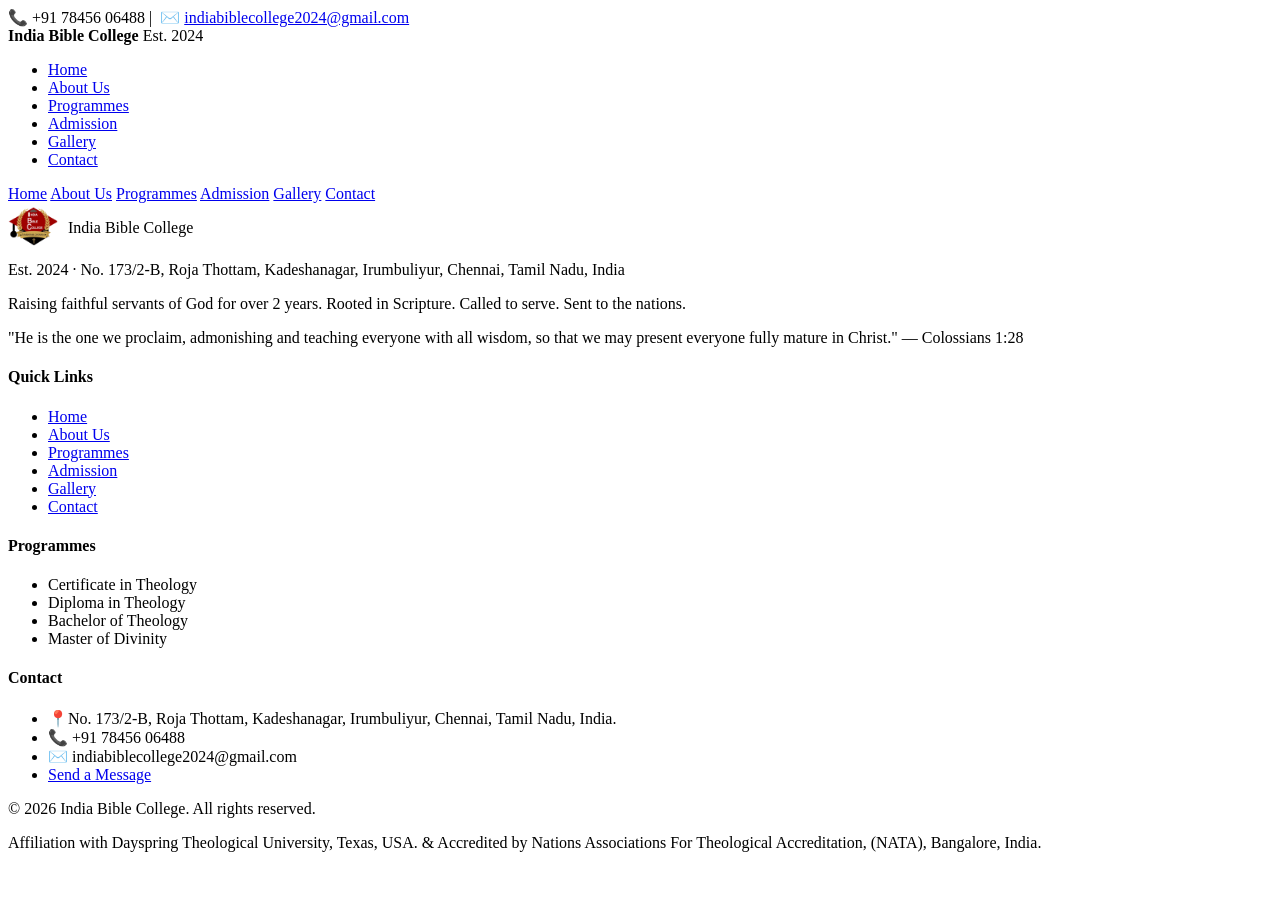
==== index.html @ 7ed92f25 "Corrected errors in filenames, updated paths in pages.js, and renamed icons for better readability." ====
<!DOCTYPE html>
<html lang="en">
<head>
  <meta charset="UTF-8">
  <meta name="viewport" content="width=device-width, initial-scale=1.0">
  <meta name="description" content="India Bible College & Seminary - Equipping faithful servants for the nations through theological excellence and spiritual formation since 2024.">
  <meta name="keywords" content="India Bible College, Theology, Seminary, B.Th, M.Div, C.Th, D.Th, Bible College Chennai, Theological Education India">
  <meta name="author" content="India Bible College">
  <link rel="icon" href="js/icons/logo.ico" type="image/x-icon">
  <title>IBC | India Bible College</title>
  <link rel="preconnect" href="https://fonts.googleapis.com">
  <link href="https://fonts.googleapis.com/css2?family=Cormorant+Garamond:wght@400;600;700;900&family=Lato:wght@300;400;700&display=swap" rel="stylesheet">
  <link rel="stylesheet" href="css/style.css">
</head>
<body>

  <!-- Global Placeholders -->
  <div id="topbar-placeholder"></div>
  <div id="nav-placeholder"></div>
  <div id="mobile-menu-placeholder"></div>

  <!-- Dynamic Content -->
  <main id="main-content"></main>

  <div id="footer-placeholder"></div>

  <script src="js/components.js"></script>
  <script src="js/pages.js"></script>
  <script src="js/main.js"></script>
</body>
</html>
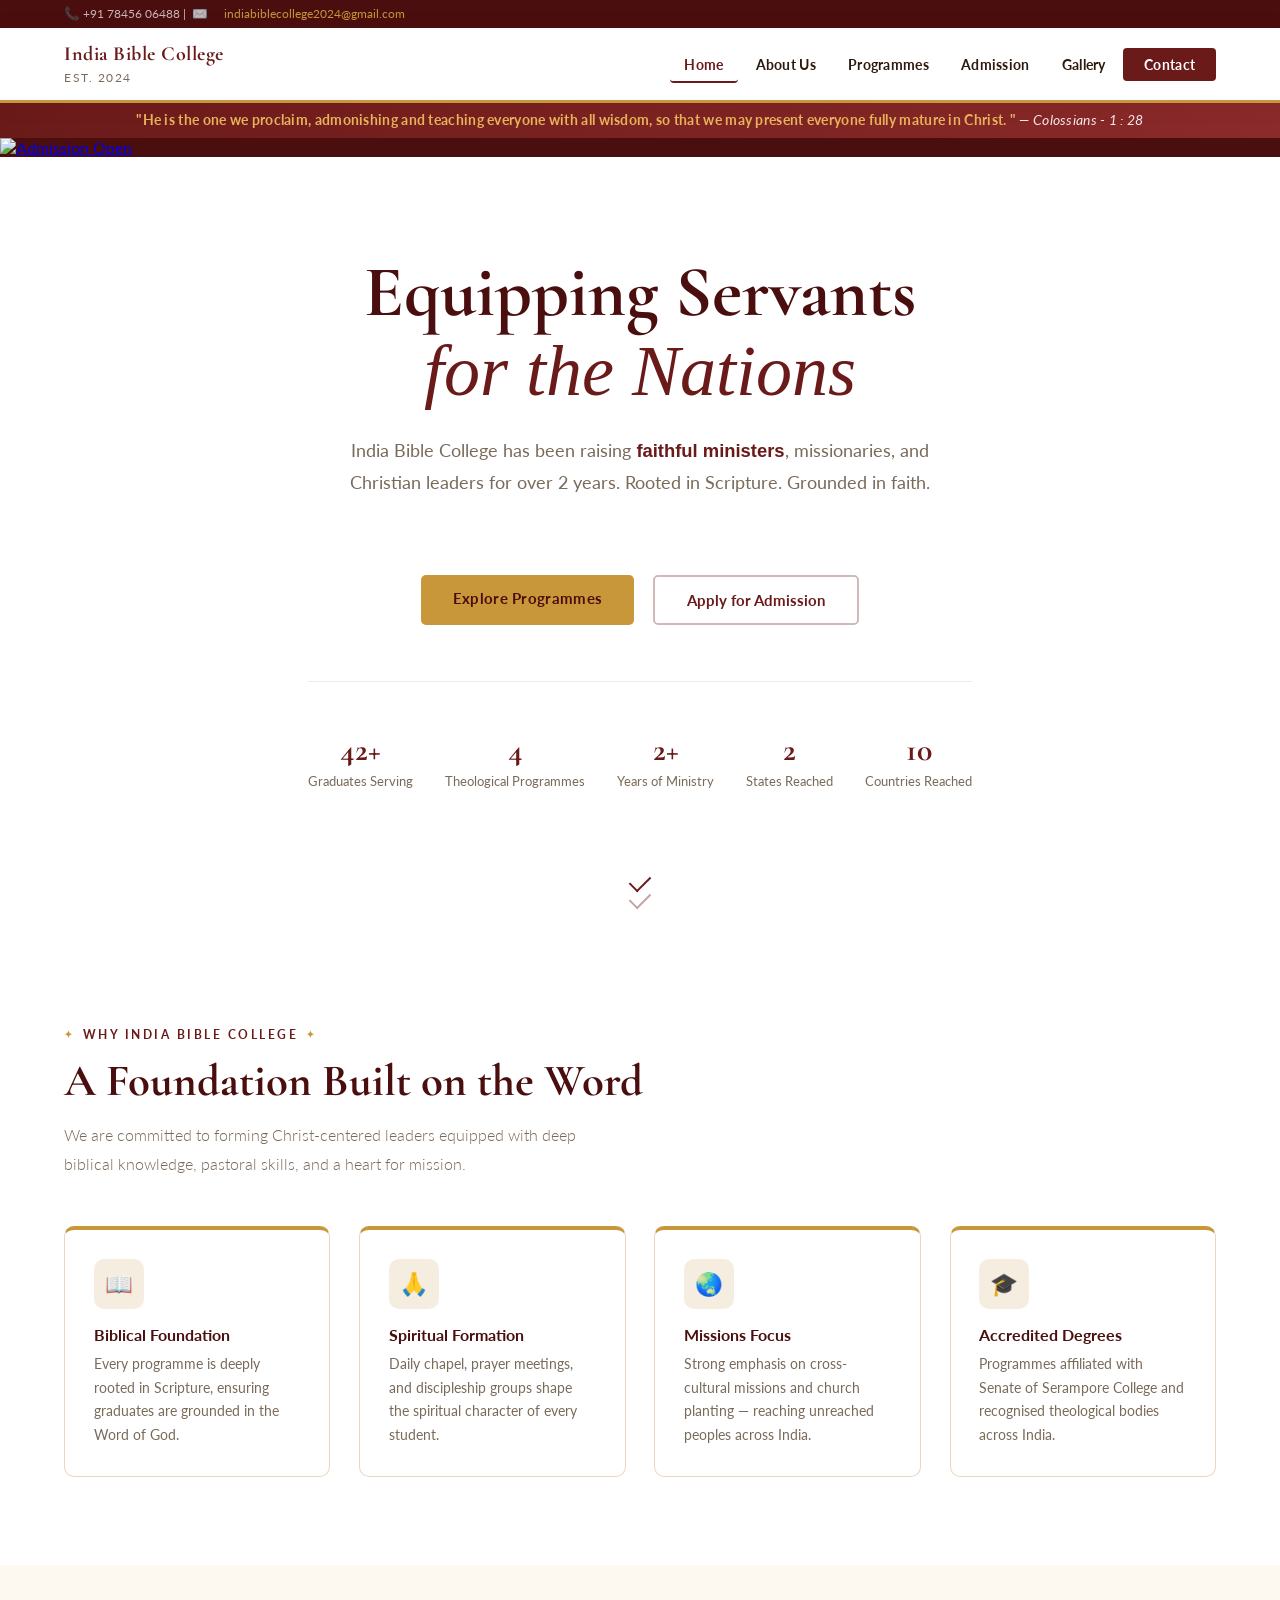
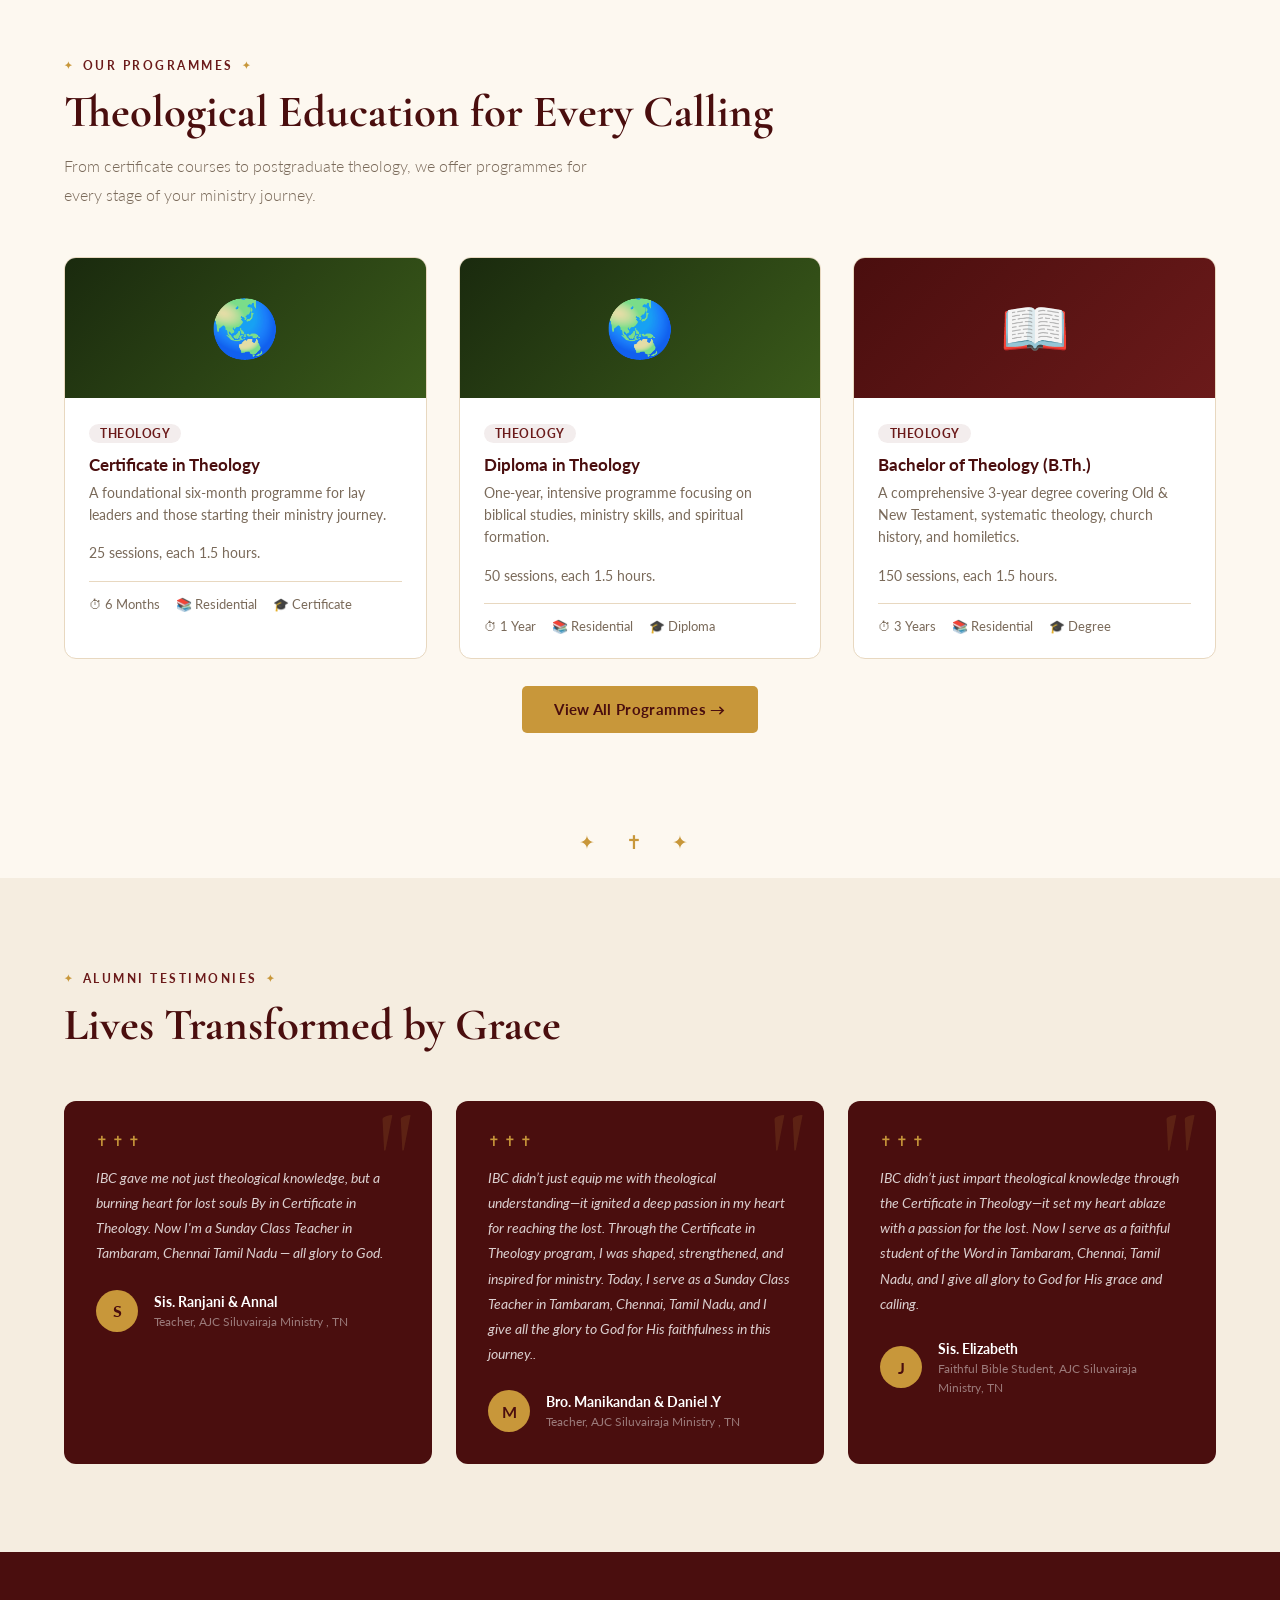
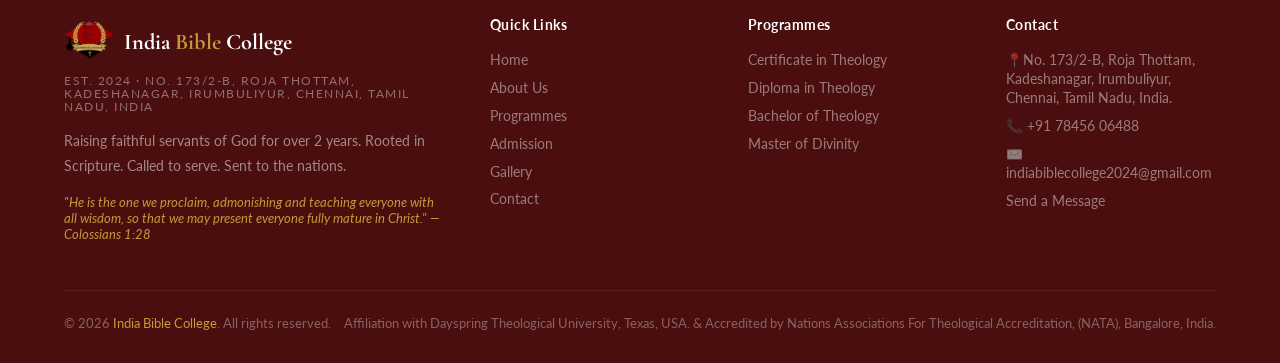
==== commit ea5ad86f: "Restructure to multi-page website and update domain to .org" ====
--- a/index.html
+++ b/index.html
@@ -3,29 +3,262 @@
 <head>
   <meta charset="UTF-8">
   <meta name="viewport" content="width=device-width, initial-scale=1.0">
-  <meta name="description" content="India Bible College & Seminary - Equipping faithful servants for the nations through theological excellence and spiritual formation since 2024.">
-  <meta name="keywords" content="India Bible College, Theology, Seminary, B.Th, M.Div, C.Th, D.Th, Bible College Chennai, Theological Education India">
+  <meta name="description" content="Join India Bible College for worldwide Bible courses, Christian theology training, and ministry programs. Open to international students.">
+  <meta name="keywords" content="Bible college, theology courses, online Bible college, Christian ministry training, worldwide Bible courses">
+  <meta name="robots" content="index, follow">
   <meta name="author" content="India Bible College">
   <link rel="icon" href="js/icons/logo.ico" type="image/x-icon">
-  <title>IBC | India Bible College</title>
+  <title>Home | India Bible College</title>
   <link rel="preconnect" href="https://fonts.googleapis.com">
   <link href="https://fonts.googleapis.com/css2?family=Cormorant+Garamond:wght@400;600;700;900&family=Lato:wght@300;400;700&display=swap" rel="stylesheet">
-  <link rel="stylesheet" href="css/style.css">
+  <link rel="stylesheet" href="style.css">
 </head>
 <body>
 
-  <!-- Global Placeholders -->
-  <div id="topbar-placeholder"></div>
-  <div id="nav-placeholder"></div>
-  <div id="mobile-menu-placeholder"></div>
-
-  <!-- Dynamic Content -->
-  <main id="main-content"></main>
-
-  <div id="footer-placeholder"></div>
-
-  <script src="js/components.js"></script>
-  <script src="js/pages.js"></script>
+  <!-- Top Bar -->
+  <div class="topbar">
+    <span>📞 +91 78456 06488&nbsp;|&nbsp; ✉️ <a href="mailto:indiabiblecollege2024@gmail.com">indiabiblecollege2024@gmail.com</a></span>
+  </div>
+
+  <!-- Navigation -->
+  <nav>
+    <div class="logo-wrap">
+      <div class="logo-text">
+        <strong>India Bible College</strong>
+        <span>Est. 2024</span>
+      </div>
+    </div>
+    <ul class="nav-links">
+      <li><a href="index.html" class="active">Home</a></li>
+      <li><a href="about.html">About Us</a></li>
+      <li><a href="courses.html">Programmes</a></li>
+      <li><a href="admissions.html">Admission</a></li>
+      <li><a href="gallery.html">Gallery</a></li>
+      <li><a href="contact.html" class="nav-cta">Contact</a></li>
+    </ul>
+    <div class="hamburger" onclick="toggleMenu()">
+      <span></span><span></span><span></span>
+    </div>
+  </nav>
+
+  <!-- Mobile Menu -->
+  <div class="mobile-menu" id="mobileMenu">
+    <a href="index.html" class="active">Home</a>
+    <a href="about.html">About Us</a>
+    <a href="courses.html">Programmes</a>
+    <a href="admissions.html">Admission</a>
+    <a href="gallery.html">Gallery</a>
+    <a href="contact.html">Contact</a>
+  </div>
+
+  <main id="main-content">
+    <!-- Verse Ticker -->
+    <div class="verse-ticker">
+      <strong>"He is the one we proclaim, admonishing and teaching everyone with all wisdom, so that we may present everyone fully mature in Christ. "</strong> — Colossians - 1 : 28
+    </div>
+
+    <!-- Hero Banner -->
+    <div class="hero-banner-main">
+      <a href="https://docs.google.com/forms/d/e/1FAIpQLSfP92Rwlg3dZLcy_mJ5zDNDnOsGs8U6LGr_KCuuNkY7w19FYw/viewform?usp=header" target="_blank">
+        <img src="js/image/img2.png" alt="Admission Open">
+      </a>
+    </div>
+
+    <!-- Hero -->
+    <section class="hero">
+      <div class="hero-content">
+        <h1 class="hero-title">
+          <span class="bold-line">Equipping Servants</span>
+          <span class="light-line">for the Nations</span>
+        </h1>
+        <p>
+          India Bible College has been raising <strong>faithful ministers</strong>, missionaries, and Christian leaders for over 2 years. Rooted in Scripture. Grounded in faith.
+        </p>
+        <div class="hero-btns">
+          <a href="courses.html" class="btn-primary" style="text-decoration: none; display: inline-block;">Explore Programmes</a>
+          <a href="https://docs.google.com/forms/d/e/1FAIpQLSfP92Rwlg3dZLcy_mJ5zDNDnOsGs8U6LGr_KCuuNkY7w19FYw/viewform?usp=header" target="_blank" class="btn-outline" style="text-decoration: none; display: inline-block;">Apply for Admission</a>
+        </div>
+        <div class="hero-stats">
+          <div class="stat-item"><h3> 42+</h3><p>Graduates Serving</p></div>
+          <div class="stat-item"><h3>4</h3><p>Theological Programmes</p></div>
+          <div class="stat-item"><h3>2+</h3><p>Years of Ministry</p></div>
+          <div class="stat-item"><h3>2</h3><p>States Reached</p></div>
+          <div class="stat-item"><h3>10</h3><p>Countries Reached</p></div>
+        </div>
+      </div>
+
+      <!-- Scroll chevrons -->
+      <div class="scroll-hint">
+        <div class="chevron"></div>
+        <div class="chevron"></div>
+      </div>
+    </section>
+
+    <!-- Why IBC -->
+    <section class="section section-alt">
+      <div class="section-header">
+        <div class="section-label">Why India Bible College</div>
+        <h2 class="section-title">A Foundation Built on the Word</h2>
+        <p class="section-subtitle">We are committed to forming Christ-centered leaders equipped with deep biblical knowledge, pastoral skills, and a heart for mission.</p>
+      </div>
+      <div class="features-grid">
+        <div class="feature-card">
+          <div class="feature-icon">📖</div>
+          <h3>Biblical Foundation</h3>
+          <p>Every programme is deeply rooted in Scripture, ensuring graduates are grounded in the Word of God.</p>
+        </div>
+        <div class="feature-card">
+          <div class="feature-icon">🙏</div>
+          <h3>Spiritual Formation</h3>
+          <p>Daily chapel, prayer meetings, and discipleship groups shape the spiritual character of every student.</p>
+        </div>
+        <div class="feature-card">
+          <div class="feature-icon">🌏</div>
+          <h3>Missions Focus</h3>
+          <p>Strong emphasis on cross-cultural missions and church planting — reaching unreached peoples across India.</p>
+        </div>
+        <div class="feature-card">
+          <div class="feature-icon">🎓</div>
+          <h3>Accredited Degrees</h3>
+          <p>Programmes affiliated with Senate of Serampore College and recognised theological bodies across India.</p>
+        </div>
+      </div>
+    </section>
+
+    <!-- Programmes Preview -->
+    <section class="section">
+      <div class="section-header">
+        <div class="section-label">Our Programmes</div>
+        <h2 class="section-title">Theological Education for Every Calling</h2>
+        <p class="section-subtitle">From certificate courses to postgraduate theology, we offer programmes for every stage of your ministry journey.</p>
+      </div>
+      <div class="courses-grid">
+
+      <div class="course-card">
+          <div class="course-banner c3">🌏</div>
+          <div class="course-body">
+            <div class="course-tag">Theology</div>
+            <h3>Certificate in Theology</h3>
+            <p>A foundational six-month programme for lay leaders and those starting their ministry journey.</p>
+            <p>25 sessions, each 1.5 hours.</p>
+            <div class="course-meta"><span>⏱ 6 Months</span><span>📚 Residential</span><span>🎓 Certificate</span></div>
+          </div>
+        </div>
+
+        <div class="course-card">
+          <div class="course-banner c3">🌏</div>
+          <div class="course-body">
+            <div class="course-tag">Theology</div>
+            <h3>Diploma in Theology</h3>
+            <p>One-year, intensive programme focusing on biblical studies, ministry skills, and spiritual formation.</p>
+            <p>50 sessions, each 1.5 hours.</p>
+            <div class="course-meta"><span>⏱ 1 Year</span><span>📚 Residential</span><span>🎓 Diploma</span></div>
+          </div>
+        </div>
+
+        <div class="course-card">
+          <div class="course-banner c1">📖</div>
+          <div class="course-body">
+            <div class="course-tag">Theology</div>
+            <h3>Bachelor of Theology (B.Th.)</h3>
+            <p>A comprehensive 3-year degree covering Old & New Testament, systematic theology, church history, and homiletics.</p>
+            <p>150 sessions, each 1.5 hours.</p>
+            <div class="course-meta"><span>⏱ 3 Years</span><span>📚 Residential</span><span>🎓 Degree</span></div>
+          </div>
+        </div>
+        
+      </div>
+      <div style="text-align:center;margin-top:2.5rem;">
+        <a href="courses.html" class="btn-primary" style="text-decoration: none;">View All Programmes →</a>
+      </div>
+    </section>
+
+    <div class="divider">✦ ✝ ✦</div>
+
+    <!-- Testimonials -->
+    <section class="section section-warm">
+      <div class="section-header">
+        <div class="section-label">Alumni Testimonies</div>
+        <h2 class="section-title">Lives Transformed by Grace</h2>
+      </div>
+      <div class="testi-grid">
+        <div class="testi-card">
+          <div class="cross-small">✝ ✝ ✝</div>
+          <p>IBC gave me not just theological knowledge, but a burning heart for lost souls By in Certificate in Theology. Now I'm a Sunday Class Teacher in Tambaram, Chennai Tamil Nadu — all glory to God.</p>
+          <div class="testi-author">
+            <div class="testi-avatar">S</div>
+            <div><h5>Sis. Ranjani & Annal</h5><span> Teacher,  AJC Siluvairaja Ministry , TN</span></div>
+          </div>
+        </div>
+        <div class="testi-card">
+          <div class="cross-small">✝ ✝ ✝</div>
+          <p>IBC didn’t just equip me with theological understanding—it ignited a deep passion in my heart for reaching the lost. Through the Certificate in Theology program, I was shaped, strengthened, and inspired for ministry. Today, I serve as a Sunday Class Teacher in Tambaram, Chennai, Tamil Nadu, and I give all the glory to God for His faithfulness in this journey..</p>
+          <div class="testi-author">
+            <div class="testi-avatar">M</div>
+           <div><h5>Bro. Manikandan & Daniel .Y</h5><span> Teacher,  AJC Siluvairaja Ministry , TN</span></div>
+          </div>
+        </div>
+        <div class="testi-card">
+          <div class="cross-small">✝ ✝ ✝</div>
+          <p>IBC didn’t just impart theological knowledge through the Certificate in Theology—it set my heart ablaze with a passion for the lost.
+            Now I serve as a faithful student of the Word in Tambaram, Chennai, Tamil Nadu, and I give all glory to God for His grace and calling.</p>
+          <div class="testi-author">
+            <div class="testi-avatar">J</div>
+            <div><h5>Sis. Elizabeth </h5><span> Faithful Bible Student, AJC Siluvairaja Ministry, TN</span></div>
+          </div>
+        </div>
+      </div>
+    </section>
+  </main>
+
+  <!-- Footer -->
+  <footer>
+    <div class="footer-grid">
+      <div class="footer-brand">
+        <div class="footer-logo" style="display: flex; align-items: center; gap: 10px; margin-bottom: 0.5rem;">
+          <img src="js/icons/logo.ico" alt="IBC Logo" style="height: 50px;">
+          <div>India <span>Bible</span> College</div>
+        </div>
+        <div class="footer-sub">Est. 2024 · No. 173/2-B, Roja Thottam, Kadeshanagar, Irumbuliyur, Chennai, Tamil Nadu, India</div>
+        <p>Raising faithful servants of God for over 2 years. Rooted in Scripture. Called to serve. Sent to the nations.</p>
+        <div class="footer-verse">"He is the one we proclaim, admonishing and teaching everyone with all wisdom, so that we may present everyone fully mature in Christ." — Colossians 1:28</div>
+      </div>
+      <div class="footer-col">
+        <h4>Quick Links</h4>
+        <ul>
+          <li><a href="index.html">Home</a></li>
+          <li><a href="about.html">About Us</a></li>
+          <li><a href="courses.html">Programmes</a></li>
+          <li><a href="admissions.html">Admission</a></li>
+          <li><a href="gallery.html">Gallery</a></li>
+          <li><a href="contact.html">Contact</a></li>
+        </ul>
+      </div>
+      <div class="footer-col">
+        <h4>Programmes</h4>
+        <ul>
+         <li><a>Certificate in Theology</a></li>
+         <li><a>Diploma in Theology</a></li>
+         <li><a>Bachelor of Theology</a></li>
+          <li><a>Master of Divinity</a></li>
+        </ul>
+      </div>
+      <div class="footer-col">
+        <h4>Contact</h4>
+        <ul>
+          <li><a>📍No. 173/2-B, Roja Thottam, Kadeshanagar, Irumbuliyur, Chennai, Tamil Nadu, India.</a></li>
+          <li><a>📞 +91 78456 06488</a></li>
+          <li><a>✉️ indiabiblecollege2024@gmail.com</a></li>
+          <li><a href="contact.html">Send a Message</a></li>
+        </ul>
+      </div>
+    </div>
+    <div class="footer-bottom">
+      <p>© 2026 <span>India Bible College</span>. All rights reserved.</p>
+      <p>Affiliation with Dayspring Theological University, Texas, USA. & Accredited by Nations Associations For Theological Accreditation, (NATA), Bangalore, India.</p>
+    </div>
+  </footer>
+
   <script src="js/main.js"></script>
 </body>
-</html>
+</html>
--- a/style.css
+++ b/style.css
@@ -0,0 +1,957 @@
+/* =============================================
+   India Bible College & Seminary — style.css
+   ============================================= */
+
+:root {
+  --maroon: #6b1a1a;
+  --maroon-dark: #4a0e0e;
+  --maroon-light: #8b2a2a;
+  --gold: #c8973a;
+  --gold-light: #e8b55a;
+  --cream: #fdf8f0;
+  --cream-dark: #f5ede0;
+  --white: #ffffff;
+  --text: #2c1a0e;
+  --gray: #7a6a5a;
+  --border: #e8d8c0;
+  --light: #faf4ea;
+}
+
+* { margin: 0; padding: 0; box-sizing: border-box; }
+html { scroll-behavior: smooth; }
+body {
+  font-family: 'Lato', sans-serif;
+  background: var(--cream);
+  color: var(--text);
+  overflow-x: hidden;
+}
+
+/* ── TOP BAR ── */
+.topbar {
+  background: var(--maroon-dark);
+  padding: 0.4rem 5%;
+  display: flex; justify-content: space-between; align-items: center;
+  font-size: 0.78rem; color: rgba(255,255,255,0.7);
+}
+.topbar span { display: flex; align-items: center; gap: 1rem; flex-wrap: wrap; }
+.topbar a { color: var(--gold); text-decoration: none; }
+
+/* ── NAV ── */
+nav {
+  position: sticky; top: 0; width: 100%; z-index: 1000;
+  background: var(--white);
+  border-bottom: 3px solid var(--gold);
+  box-shadow: 0 2px 20px rgba(107,26,26,0.12);
+  padding: 0 5%;
+  display: flex; align-items: center; justify-content: space-between;
+  height: 75px;
+}
+
+/* ── Hero Banner ── */
+.hero-banner-main {
+  width: 100%;
+  overflow: hidden;
+  background: var(--maroon-dark);
+}
+
+.hero-banner-main img {
+  width: 100%;
+  display: block;
+  height: auto;
+  transition: transform 0.3s ease;
+}
+
+.hero-banner-main a:hover img {
+  transform: scale(1.02);
+}
+.logo-wrap { display: flex; align-items: center; gap: 1rem; }
+.logo-icon {
+  width: 42px; height: 42px;
+  display: flex; align-items: center; justify-content: center;
+  flex-shrink: 0;
+}
+.logo-icon img {
+  width: 100%;
+  height: 100%;
+  object-fit: contain;
+}
+.logo-text { line-height: 1.2; }
+.logo-text strong {
+  display: block;
+  font-family: 'Cormorant Garamond', serif;
+  font-size: 1.25rem; font-weight: 700; color: var(--maroon); letter-spacing: 0.5px;
+}
+.logo-text span { font-size: 0.72rem; color: var(--gray); letter-spacing: 1.5px; text-transform: uppercase; }
+.nav-links { display: flex; gap: 0.2rem; list-style: none; }
+.nav-links a {
+  color: var(--text); text-decoration: none;
+  font-size: 0.88rem; font-weight: 700; cursor: pointer;
+  padding: 0.5rem 0.9rem; border-radius: 4px;
+  transition: all 0.2s; letter-spacing: 0.3px;
+}
+.nav-links a:hover { color: var(--maroon); background: var(--cream); }
+.nav-links a.active { color: var(--maroon); border-bottom: 2px solid var(--maroon); }
+.nav-cta {
+  background: var(--maroon) !important; color: var(--white) !important;
+  padding: 0.5rem 1.3rem !important; border-radius: 4px !important;
+}
+.nav-cta:hover { background: var(--maroon-light) !important; }
+.hamburger { display: none; flex-direction: column; gap: 5px; cursor: pointer; padding: 5px; }
+.hamburger span { width: 24px; height: 2px; background: var(--maroon); display: block; }
+
+/* ── MOBILE MENU ── */
+.mobile-menu {
+  display: none; position: fixed; top: 75px; left: 0; width: 100%;
+  background: white; flex-direction: column; padding: 1rem 5%;
+  border-bottom: 3px solid var(--gold); z-index: 999;
+  box-shadow: 0 4px 20px rgba(0,0,0,0.1);
+}
+.mobile-menu.open { display: flex; }
+.mobile-menu a {
+  color: var(--text); padding: 0.8rem 0;
+  border-bottom: 1px solid var(--border);
+  text-decoration: none; font-weight: 700; cursor: pointer; font-size: 0.9rem;
+}
+.mobile-menu a:hover { color: var(--maroon); }
+
+/* ══════════════════════════════════════════
+   PAGES
+══════════════════════════════════════════ */
+#main-content {
+  min-height: 80vh;
+  animation: fadeIn 0.4s ease-out;
+}
+
+@keyframes fadeIn {
+  from { opacity: 0; transform: translateY(10px); }
+  to { opacity: 1; transform: translateY(0); }
+}
+
+/* ══════════════════════════════════════════════
+   GALLERY PAGE
+══════════════════════════════════════════════ */
+
+/* ── Gallery Header ── */
+.gallery-header {
+  margin-bottom: 2.5rem;
+}
+
+/* ── Filter Tabs ── */
+.gallery-filters {
+  display: flex;
+  flex-wrap: wrap;
+  gap: 0.6rem;
+  margin-top: 1.8rem;
+}
+
+.filter-btn {
+  background: var(--white);
+  color: var(--maroon);
+  border: 2px solid var(--border);
+  padding: 0.45rem 1.2rem;
+  border-radius: 30px;
+  font-family: 'Lato', sans-serif;
+  font-size: 0.82rem;
+  font-weight: 700;
+  cursor: pointer;
+  letter-spacing: 0.5px;
+  transition: all 0.25s ease;
+}
+
+.filter-btn:hover {
+  border-color: var(--maroon);
+  background: var(--cream);
+}
+
+.filter-btn.active {
+  background: var(--maroon);
+  color: var(--white);
+  border-color: var(--maroon);
+}
+
+/* ── Upload Banner ── */
+.upload-banner {
+  display: flex;
+  align-items: center;
+  gap: 1.5rem;
+  background: linear-gradient(135deg, var(--maroon-dark), var(--maroon));
+  border-radius: 12px;
+  padding: 1.5rem 2rem;
+  margin-bottom: 2.5rem;
+  flex-wrap: wrap;
+}
+
+.upload-icon {
+  font-size: 2.2rem;
+  flex-shrink: 0;
+}
+
+.upload-text {
+  flex: 1;
+  min-width: 200px;
+}
+
+.upload-text h4 {
+  color: var(--white);
+  font-size: 1rem;
+  font-weight: 700;
+  margin-bottom: 0.2rem;
+}
+
+.upload-text p {
+  color: rgba(255, 255, 255, 0.65);
+  font-size: 0.85rem;
+  line-height: 1.5;
+}
+
+.upload-btn {
+  background: var(--gold);
+  color: var(--maroon-dark);
+  padding: 0.75rem 1.6rem;
+  border-radius: 6px;
+  font-family: 'Lato', sans-serif;
+  font-size: 0.9rem;
+  font-weight: 700;
+  cursor: pointer;
+  letter-spacing: 0.3px;
+  transition: all 0.3s;
+  white-space: nowrap;
+  flex-shrink: 0;
+}
+
+.upload-btn:hover {
+  background: var(--gold-light);
+  transform: translateY(-2px);
+}
+
+.upload-btn input[type="file"] {
+  display: none;
+}
+
+/* ── Modern Masonry Gallery Grid ── */
+.gallery-grid {
+  display: grid;
+  grid-template-columns: repeat(auto-fill, minmax(320px, 1fr));
+  grid-auto-rows: 200px; /* Base row height for masonry */
+  gap: 1.5rem;
+  margin-bottom: 3rem;
+}
+
+.gallery-item {
+  position: relative;
+  border-radius: 24px;
+  overflow: hidden;
+  cursor: pointer;
+  background: #1a1a1a;
+  transition: all 0.5s cubic-bezier(0.25, 1, 0.5, 1);
+  border: none;
+}
+
+/* Masonry Spans */
+.gallery-item:nth-child(2),
+.gallery-item:nth-child(6),
+.gallery-item:nth-child(11) {
+  grid-row: span 3;
+}
+
+.gallery-item:nth-child(4),
+.gallery-item:nth-child(8) {
+  grid-row: span 2;
+}
+
+.gallery-item:nth-child(odd) {
+  grid-row: span 2;
+}
+
+.gallery-item:hover {
+  transform: scale(1.02);
+  z-index: 10;
+}
+
+.gallery-img {
+  width: 100%;
+  height: 100%;
+}
+
+.gallery-img-real, 
+.gallery-video-preview {
+  width: 100%;
+  height: 100%;
+  object-fit: cover;
+  display: block;
+}
+
+.gallery-overlay {
+  position: absolute;
+  inset: 0;
+  background: rgba(0, 0, 0, 0.2);
+  display: flex;
+  align-items: center;
+  justify-content: center;
+  opacity: 0;
+  transition: opacity 0.4s ease;
+  z-index: 4;
+}
+
+.gallery-item:hover .gallery-overlay {
+  opacity: 1;
+}
+
+.gallery-overlay::after {
+  content: '↔\A View Project';
+  white-space: pre;
+  color: white;
+  text-align: center;
+  font-size: 1rem;
+  font-weight: 600;
+  transform: translateY(20px);
+  transition: transform 0.4s ease;
+}
+
+.gallery-item:hover .gallery-overlay::after {
+  transform: translateY(0);
+}
+
+.gallery-caption {
+  position: absolute;
+  bottom: 0;
+  left: 0;
+  width: 100%;
+  padding: 2rem 1.5rem 1.5rem;
+  background: linear-gradient(to top, rgba(0,0,0,0.9) 0%, rgba(0,0,0,0.4) 60%, transparent 100%);
+  color: white;
+  z-index: 5;
+  pointer-events: none;
+}
+
+.gallery-caption p {
+  font-size: 1rem;
+  font-weight: 700;
+  margin-top: 0.5rem;
+  color: #fff;
+  text-shadow: 0 2px 4px rgba(0,0,0,0.3);
+}
+
+.gallery-cat-tag {
+  display: inline-block;
+  background: rgba(255, 255, 255, 0.2);
+  backdrop-filter: blur(4px);
+  color: #fff;
+  font-size: 0.7rem;
+  font-weight: 700;
+  padding: 0.4rem 1rem;
+  border-radius: 50px;
+  text-transform: capitalize;
+  letter-spacing: 0.5px;
+  margin-bottom: 0.2rem;
+}
+
+
+/* ── Gallery Note ── */
+.gallery-note {
+  display: flex;
+  align-items: flex-start;
+  gap: 0.8rem;
+  background: var(--cream-dark);
+  border: 1px dashed var(--gold);
+  border-radius: 8px;
+  padding: 1rem 1.2rem;
+  margin-top: 1rem;
+}
+
+.gallery-note span {
+  font-size: 1.1rem;
+  flex-shrink: 0;
+  margin-top: 1px;
+}
+
+.gallery-note p {
+  font-size: 0.82rem;
+  color: var(--gray);
+  line-height: 1.6;
+}
+
+.gallery-note code {
+  background: rgba(107, 26, 26, 0.08);
+  color: var(--maroon);
+  padding: 0.1rem 0.4rem;
+  border-radius: 3px;
+  font-size: 0.8rem;
+}
+
+/* ── Lightbox ── */
+.lightbox {
+  display: none;
+  position: fixed;
+  inset: 0;
+  background: rgba(10, 5, 5, 0.93);
+  z-index: 9999;
+  align-items: center;
+  justify-content: center;
+  padding: 1.5rem;
+}
+
+.lightbox.open {
+  display: flex;
+}
+
+.lightbox-inner {
+  position: relative;
+  width: 100vw;
+  height: 100vh;
+  max-width: 100vw;
+  max-height: 100vh;
+  background: #000;
+  border-radius: 0;
+  overflow: hidden;
+  border: none;
+  box-shadow: none;
+  animation: fadeIn 0.3s ease;
+  display: flex;
+  flex-direction: column;
+}
+
+.lightbox-img-wrap {
+  width: 100%;
+  flex: 1;
+  display: flex;
+  align-items: center;
+  justify-content: center;
+  overflow: hidden;
+  background: #000;
+}
+
+.lightbox-img-wrap img,
+.lb-video {
+  width: 100%;
+  height: 100%;
+  max-width: 100%;
+  max-height: 100%;
+  object-fit: contain;
+  display: block;
+}
+
+.lightbox-caption {
+  position: absolute;
+  bottom: 0;
+  left: 0;
+  width: 100%;
+  padding: 2rem;
+  background: linear-gradient(to top, rgba(0,0,0,0.8) 0%, transparent 100%);
+  color: white;
+  font-size: 1.1rem;
+  line-height: 1.5;
+  border-top: none;
+  flex-shrink: 0;
+  text-align: center;
+  z-index: 10;
+  pointer-events: none;
+}
+
+.lightbox-close {
+  position: absolute;
+  top: 2rem;
+  right: 2rem;
+  background: rgba(255, 255, 255, 0.1);
+  backdrop-filter: blur(10px);
+  border: none;
+  color: white;
+  width: 50px;
+  height: 50px;
+  border-radius: 50%;
+  font-size: 2rem;
+  cursor: pointer;
+  z-index: 100;
+  display: flex;
+  align-items: center;
+  justify-content: center;
+  transition: background 0.3s;
+}
+
+.lightbox-close:hover {
+  background: rgba(255, 255, 255, 0.2);
+}
+
+.lightbox-prev,
+.lightbox-next {
+  position: absolute;
+  top: 50%;
+  transform: translateY(-50%);
+  background: rgba(255, 255, 255, 0.1);
+  backdrop-filter: blur(10px);
+  border: none;
+  color: white;
+  width: 60px;
+  height: 60px;
+  border-radius: 50%;
+  font-size: 2.5rem;
+  cursor: pointer;
+  z-index: 100;
+  display: flex;
+  align-items: center;
+  justify-content: center;
+  transition: background 0.3s;
+}
+
+.lightbox-prev { left: 2rem; }
+.lightbox-next { right: 2rem; }
+
+.lightbox-prev:hover,
+.lightbox-next:hover {
+  background: rgba(255, 255, 255, 0.2);
+}
+
+@keyframes fadeIn {
+  from { opacity: 0; }
+  to { opacity: 1; }
+}
+
+/* ── Responsive Gallery ── */
+@media (max-width: 900px) {
+  .gallery-grid {
+    grid-template-columns: repeat(2, 1fr);
+    grid-auto-rows: minmax(180px, auto);
+    gap: 0.8rem;
+  }
+  .gallery-wide { grid-column: span 2; }
+  .gallery-tall { grid-row: span 1; }
+}
+
+@media (max-width: 640px) {
+  .gallery-grid {
+    grid-template-columns: 1fr;
+    grid-auto-rows: auto;
+    gap: 1.2rem;
+  }
+  .gallery-item {
+    min-height: 320px;
+  }
+  .gallery-img {
+    height: 240px;
+    flex: none;
+  }
+  .gallery-wide { grid-column: span 1; }
+  .upload-banner { flex-direction: column; text-align: center; padding: 1.2rem; }
+  .upload-btn { width: 100%; text-align: center; }
+}
+
+/* ── VERSE TICKER ── */
+.verse-ticker {
+  background: linear-gradient(90deg, var(--maroon), var(--maroon-light));
+  color: rgba(255,255,255,0.9); padding: 0.6rem 5%;
+  text-align: center; font-style: italic; font-size: 0.85rem; letter-spacing: 0.3px;
+}
+.verse-ticker strong { color: var(--gold-light); font-style: normal; }
+
+/* ── HERO ── */
+.hero {
+  min-height: 80vh;
+  display: flex;
+  justify-content: center;
+  align-items: center;
+  position: relative;
+  overflow: hidden;
+  background: var(--white);
+  padding: 4rem 0;
+  text-align: center;
+}
+
+.hero-content {
+  padding: 2rem 5%;
+  opacity: 0;
+  transform: translateY(30px);
+  animation: fadeUp 0.8s ease forwards 0.2s;
+  z-index: 5;
+  max-width: 900px;
+  display: flex;
+  flex-direction: column;
+  align-items: center;
+}
+
+.hero h1 {
+  font-family: 'Cormorant Garamond', serif;
+  font-size: clamp(2.5rem, 6vw, 4.5rem);
+  line-height: 1.1;
+  color: var(--text);
+  margin-bottom: 1.5rem;
+  font-weight: 700;
+}
+
+.hero h1 .bold-line {
+  display: block;
+  color: var(--maroon-dark);
+}
+
+.hero h1 .light-line {
+  display: block;
+  font-weight: 400;
+  font-style: italic;
+  color: var(--maroon);
+}
+
+.hero p {
+  font-size: 1.15rem;
+  line-height: 1.7;
+  color: var(--gray);
+  max-width: 600px;
+  margin-bottom: 2.8rem;
+  font-weight: 400;
+}
+
+.hero p strong {
+  color: var(--maroon);
+  font-weight: 600;
+}
+
+.hero-btns {
+  display: flex;
+  gap: 1.2rem;
+  margin-top: 2rem;
+}
+
+/* Scroll Hint */
+.scroll-hint {
+  position: absolute;
+  bottom: 30px;
+  left: 50%;
+  transform: translateX(-50%);
+  display: flex;
+  flex-direction: column;
+  align-items: center;
+  gap: 5px;
+  opacity: 0;
+  animation: fadeIn 1s ease forwards 1.2s;
+  z-index: 10;
+}
+
+.chevron {
+  width: 20px;
+  height: 12px;
+  border-left: 2px solid var(--maroon);
+  border-bottom: 2px solid var(--maroon);
+  transform: rotate(-45deg);
+  animation: bounce 1.8s ease-in-out infinite;
+}
+
+.chevron + .chevron {
+  opacity: 0.4;
+  animation-delay: 0.2s;
+}
+
+@keyframes bounce {
+  0%, 100% { transform: rotate(-45deg) translateY(0); }
+  50%       { transform: rotate(-45deg) translateY(6px); }
+}
+
+.hero-stats {
+  display: flex; gap: 2rem; margin-top: 3.5rem;
+  padding-top: 3rem; border-top: 1px solid rgba(0,0,0,0.08); flex-wrap: wrap;
+  justify-content: center;
+}
+.stat-item h3 {
+  font-family: 'Cormorant Garamond', serif;
+  font-size: 2rem; font-weight: 700; color: var(--maroon);
+}
+.stat-item p { font-size: 0.8rem; color: var(--gray); margin-top: 2px; }
+
+
+/* ── BUTTONS ── */
+.btn-primary {
+  background: var(--gold); color: var(--maroon-dark);
+  padding: 0.9rem 2rem; border-radius: 5px;
+  font-weight: 700; font-size: 0.95rem; cursor: pointer;
+  border: none; transition: all 0.3s; letter-spacing: 0.3px;
+  font-family: 'Lato', sans-serif;
+}
+.btn-primary:hover { background: var(--gold-light); transform: translateY(-2px); box-shadow: 0 8px 20px rgba(200,151,58,0.35); }
+.btn-outline {
+  background: transparent; color: var(--maroon);
+  padding: 0.9rem 2rem; border-radius: 5px;
+  font-weight: 700; font-size: 0.95rem; cursor: pointer;
+  border: 2px solid rgba(107, 26, 26, 0.3); transition: all 0.3s;
+  font-family: 'Lato', sans-serif;
+}
+.btn-outline:hover { border-color: var(--maroon); background: rgba(107, 26, 26, 0.05); }
+
+/* ── SECTIONS ── */
+.section { padding: 5.5rem 5%; }
+.section-alt { background: var(--white); }
+.section-warm { background: var(--cream-dark); }
+.section-label {
+  display: inline-flex; align-items: center; gap: 0.5rem;
+  color: var(--maroon); font-size: 0.78rem; font-weight: 700;
+  letter-spacing: 2.5px; text-transform: uppercase; margin-bottom: 0.8rem;
+}
+.section-label::before, .section-label::after { content: '✦'; font-size: 0.6rem; color: var(--gold); }
+.section-title {
+  font-family: 'Cormorant Garamond', serif;
+  font-size: clamp(2rem, 4vw, 2.8rem); font-weight: 700;
+  line-height: 1.2; color: var(--maroon-dark);
+}
+.section-subtitle {
+  color: var(--gray); font-size: 0.98rem; line-height: 1.8;
+  margin-top: 0.8rem; max-width: 560px; font-weight: 300;
+}
+.section-header { margin-bottom: 3rem; }
+
+/* ── FEATURE CARDS ── */
+.features-grid { display: grid; grid-template-columns: repeat(auto-fit, minmax(230px, 1fr)); gap: 1.8rem; }
+.feature-card {
+  background: var(--white); border-radius: 10px; padding: 1.8rem;
+  border: 1px solid var(--border); transition: all 0.3s;
+  border-top: 4px solid var(--gold);
+}
+.feature-card:hover { transform: translateY(-5px); box-shadow: 0 15px 35px rgba(107,26,26,0.1); }
+.feature-icon {
+  width: 50px; height: 50px; background: var(--cream-dark);
+  border-radius: 10px; display: flex; align-items: center; justify-content: center;
+  font-size: 1.4rem; margin-bottom: 1rem;
+}
+.feature-image {
+  width: 120px; height: 120px;
+  border-radius: 50%;
+  overflow: hidden;
+  margin-bottom: 1.2rem;
+  border: 3px solid var(--gold);
+  background: var(--cream-dark);
+}
+.feature-image img {
+  width: 100%; height: 100%;
+  object-fit: cover;
+  display: block;
+}
+.feature-card h3 { font-size: 1rem; font-weight: 700; margin-bottom: 0.5rem; color: var(--maroon-dark); }
+.feature-card p { font-size: 0.88rem; color: var(--gray); line-height: 1.7; }
+
+/* ── COURSE CARDS ── */
+.courses-grid { display: grid; grid-template-columns: repeat(auto-fit, minmax(300px, 1fr)); gap: 2rem; }
+.course-card {
+  background: var(--white); border-radius: 12px;
+  overflow: hidden; border: 1px solid var(--border); transition: all 0.3s;
+}
+.course-card:hover { transform: translateY(-5px); box-shadow: 0 20px 40px rgba(107,26,26,0.12); }
+.course-banner {
+  height: 140px; display: flex; align-items: center; justify-content: center; font-size: 3.5rem;
+}
+.course-banner.c1 { background: linear-gradient(135deg, #4a0e0e, #6b1a1a); }
+.course-banner.c2 { background: linear-gradient(135deg, #2a1a0e, #5a3a1a); }
+.course-banner.c3 { background: linear-gradient(135deg, #1a2a0e, #3a5a1a); }
+.course-banner.c4 { background: linear-gradient(135deg, #0e1a2a, #1a3a5a); }
+.course-banner.c5 { background: linear-gradient(135deg, #2a0e2a, #5a1a5a); }
+.course-banner.c6 { background: linear-gradient(135deg, #2a2a0e, #5a5a1a); }
+.course-body { padding: 1.5rem; }
+.course-tag {
+  display: inline-block; background: rgba(107,26,26,0.08); color: var(--maroon);
+  font-size: 0.72rem; font-weight: 700; padding: 0.2rem 0.7rem;
+  border-radius: 30px; text-transform: uppercase; letter-spacing: 0.5px; margin-bottom: 0.7rem;
+}
+.course-body h3 { font-size: 1.05rem; font-weight: 700; color: var(--maroon-dark); margin-bottom: 0.4rem; }
+.course-body p { font-size: 0.87rem; color: var(--gray); line-height: 1.6; margin-bottom: 1rem; }
+.course-meta {
+  display: flex; gap: 1rem; font-size: 0.8rem; color: var(--gray);
+  border-top: 1px solid var(--border); padding-top: 0.9rem; flex-wrap: wrap;
+}
+
+/* ── ABOUT ── */
+.about-grid { display: grid; grid-template-columns: 1fr 1fr; gap: 5rem; align-items: center; }
+.about-visual {
+  background: linear-gradient(135deg, var(--maroon-dark), var(--maroon));
+  border-radius: 16px; padding: 3rem; position: relative; overflow: hidden;
+  min-height: 420px; display: flex; flex-direction: column; justify-content: flex-end;
+}
+.about-visual .cross-bg {
+  position: absolute; top: 50%; left: 50%; transform: translate(-50%,-50%);
+  font-size: 14rem; color: rgba(255,255,255,0.06); line-height: 1; font-family: serif; user-select: none;
+}
+.about-visual .founded {
+  font-family: 'Cormorant Garamond', serif;
+  font-size: 4.5rem; font-weight: 900; color: var(--gold-light); line-height: 1; position: relative;
+}
+.about-visual .tagline {
+  font-size: 1rem; color: rgba(255,255,255,0.8); margin-top: 0.5rem; font-style: italic; position: relative;
+}
+.about-badges { display: flex; flex-wrap: wrap; gap: 0.6rem; margin-top: 1.5rem; position: relative; }
+.about-badge {
+  background: rgba(200,151,58,0.2); border: 1px solid rgba(200,151,58,0.4);
+  color: var(--gold-light); padding: 0.35rem 0.9rem; border-radius: 30px; font-size: 0.8rem; font-weight: 700;
+}
+.about-text > p { color: var(--gray); line-height: 1.85; margin-top: 1rem; font-weight: 300; font-size: 0.97rem; }
+.values-list { list-style: none; margin-top: 1.5rem; display: flex; flex-direction: column; gap: 0.8rem; }
+.values-list li {
+  display: flex; align-items: center; gap: 0.8rem;
+  font-size: 0.93rem; font-weight: 700; color: var(--maroon-dark);
+}
+.values-list li::before { content: '✝'; color: var(--gold); font-size: 0.85rem; }
+
+/* ── TESTIMONIALS ── */
+.testi-grid { display: grid; grid-template-columns: repeat(auto-fit, minmax(270px, 1fr)); gap: 1.5rem; }
+.testi-card {
+  background: var(--maroon-dark); border-radius: 12px; padding: 2rem;
+  position: relative; overflow: hidden;
+}
+.testi-card::before {
+  content: '"'; position: absolute; top: -0.5rem; right: 1.2rem;
+  font-family: 'Cormorant Garamond', serif;
+  font-size: 8rem; color: rgba(200,151,58,0.15); line-height: 1; pointer-events: none;
+}
+.testi-card p { color: rgba(255,255,255,0.8); font-size: 0.9rem; line-height: 1.75; margin-bottom: 1.5rem; font-style: italic; }
+.testi-author { display: flex; align-items: center; gap: 1rem; }
+.testi-avatar {
+  width: 42px; height: 42px; border-radius: 50%;
+  background: var(--gold); display: flex; align-items: center; justify-content: center;
+  font-weight: 700; font-size: 1rem; color: var(--maroon-dark); flex-shrink: 0;
+}
+.testi-author h5 { color: white; font-size: 0.9rem; font-weight: 700; }
+.testi-author span { color: rgba(255,255,255,0.45); font-size: 0.78rem; }
+.cross-small { color: var(--gold); font-size: 0.85rem; margin-bottom: 1rem; }
+
+/* ── STEPS ── */
+.steps-grid { display: grid; grid-template-columns: repeat(auto-fit, minmax(200px, 1fr)); gap: 1.5rem; margin-bottom: 4rem; }
+.step-card {
+  background: var(--white); border-radius: 10px; padding: 1.8rem;
+  border: 1px solid var(--border); text-align: center; border-top: 4px solid var(--gold);
+}
+.step-num {
+  width: 44px; height: 44px; border-radius: 50%;
+  background: var(--maroon); color: var(--gold-light);
+  font-family: 'Cormorant Garamond', serif; font-size: 1.3rem; font-weight: 700;
+  display: flex; align-items: center; justify-content: center; margin: 0 auto 1rem;
+}
+.step-card h4 { font-weight: 700; margin-bottom: 0.4rem; color: var(--maroon-dark); }
+.step-card p { font-size: 0.85rem; color: var(--gray); }
+
+/* ── FORMS ── */
+.form-card {
+  background: var(--white); border-radius: 14px; padding: 2.5rem; border: 1px solid var(--border);
+}
+.form-card h3 {
+  font-family: 'Cormorant Garamond', serif;
+  font-size: 1.7rem; font-weight: 700; color: var(--maroon-dark); margin-bottom: 0.4rem;
+}
+.form-card > p { color: var(--gray); font-size: 0.88rem; margin-bottom: 1.8rem; }
+.form-group { margin-bottom: 1.1rem; }
+.form-group label { display: block; font-size: 0.83rem; font-weight: 700; margin-bottom: 0.4rem; color: var(--maroon-dark); }
+.form-group input,
+.form-group select,
+.form-group textarea {
+  width: 100%; padding: 0.75rem 1rem;
+  border: 1.5px solid var(--border); border-radius: 6px;
+  font-family: 'Lato', sans-serif; font-size: 0.9rem;
+  background: var(--cream); color: var(--text); transition: border 0.2s; outline: none;
+}
+.form-group input:focus,
+.form-group select:focus,
+.form-group textarea:focus { border-color: var(--maroon); background: white; }
+.form-group textarea { resize: vertical; min-height: 100px; }
+.form-row { display: grid; grid-template-columns: 1fr 1fr; gap: 1rem; }
+.submit-btn {
+  width: 100%; padding: 1rem;
+  background: var(--maroon); color: white;
+  border: none; border-radius: 6px; font-size: 1rem;
+  font-weight: 700; cursor: pointer; font-family: 'Lato', sans-serif;
+  transition: all 0.3s; margin-top: 0.5rem; letter-spacing: 0.5px;
+}
+.submit-btn:hover { background: var(--gold); color: var(--maroon-dark); transform: translateY(-2px); }
+.success-msg {
+  display: none; background: #d1fae5; color: #065f46;
+  padding: 1rem; border-radius: 6px; margin-top: 1rem;
+  font-weight: 700; text-align: center; font-size: 0.9rem;
+}
+
+/* ── CONTACT ── */
+.contact-grid { display: grid; grid-template-columns: 1fr 1.5fr; gap: 4rem; align-items: start; }
+.contact-info > h3 {
+  font-family: 'Cormorant Garamond', serif;
+  font-size: 2rem; font-weight: 700; color: var(--maroon-dark); margin-bottom: 0.8rem;
+}
+.contact-info > p { color: var(--gray); line-height: 1.8; margin-bottom: 2rem; font-size: 0.95rem; }
+.contact-items { display: flex; flex-direction: column; gap: 1rem; }
+.contact-item {
+  display: flex; align-items: flex-start; gap: 1rem;
+  padding: 1.1rem; background: var(--light); border-radius: 8px; border: 1px solid var(--border);
+}
+.ci-icon {
+  width: 40px; height: 40px; background: var(--cream-dark);
+  border-radius: 8px; display: flex; align-items: center; justify-content: center;
+  font-size: 1.1rem; flex-shrink: 0; border: 1px solid var(--border);
+}
+.contact-item h5 { font-weight: 700; font-size: 0.88rem; color: var(--maroon-dark); margin-bottom: 0.15rem; }
+.contact-item p { font-size: 0.83rem; color: var(--gray); }
+.map-placeholder {
+  background: linear-gradient(135deg, var(--maroon-dark), var(--maroon));
+  border-radius: 10px; height: 180px; margin-top: 1.2rem;
+  display: flex; align-items: center; justify-content: center;
+  color: rgba(255,255,255,0.4); font-size: 0.9rem;
+  border: 1px solid rgba(200,151,58,0.25);
+}
+
+/* ── PAGE HERO ── */
+.page-hero {
+  background: linear-gradient(135deg, var(--maroon-dark), var(--maroon));
+  padding: 5rem 5% 4rem; text-align: center; position: relative; overflow: hidden;
+}
+.page-hero::before {
+  content: '✝';
+  position: absolute; left: 50%; top: 50%; transform: translate(-50%,-50%);
+  font-size: 20rem; color: rgba(255,255,255,0.03); pointer-events: none; font-family: serif;
+}
+.page-hero h1 {
+  font-family: 'Cormorant Garamond', serif;
+  font-size: clamp(2rem, 5vw, 3.5rem); font-weight: 700; color: white; position: relative;
+}
+.page-hero p { color: rgba(255,255,255,0.6); margin-top: 0.6rem; font-style: italic; position: relative; font-size: 0.95rem; }
+
+/* ── DIVIDER ── */
+.divider { text-align: center; padding: 1.5rem 0; color: var(--gold); font-size: 1.2rem; letter-spacing: 0.8rem; }
+
+/* ── FOOTER ── */
+footer { background: var(--maroon-dark); padding: 4rem 5% 2rem; }
+.footer-grid { display: grid; grid-template-columns: 1.8fr 1fr 1fr 1fr; gap: 3rem; margin-bottom: 3rem; }
+.footer-logo { font-family: 'Cormorant Garamond', serif; font-size: 1.4rem; font-weight: 700; color: var(--white); margin-bottom: 0.2rem; }
+.footer-logo span { color: var(--gold); }
+.footer-sub { font-size: 0.72rem; color: rgba(255,255,255,0.4); letter-spacing: 1.5px; text-transform: uppercase; margin-bottom: 1rem; }
+.footer-brand p { font-size: 0.85rem; color: rgba(255,255,255,0.5); line-height: 1.8; }
+.footer-verse { font-style: italic; font-size: 0.8rem; color: var(--gold); margin-top: 1rem; }
+.footer-col h4 { color: var(--white); font-weight: 700; margin-bottom: 1rem; font-size: 0.9rem; letter-spacing: 0.5px; }
+.footer-col ul { list-style: none; display: flex; flex-direction: column; gap: 0.55rem; }
+.footer-col ul a { color: rgba(255,255,255,0.45); font-size: 0.85rem; text-decoration: none; cursor: pointer; transition: color 0.2s; }
+.footer-col ul a:hover { color: var(--gold); }
+.footer-bottom {
+  border-top: 1px solid rgba(255,255,255,0.08); padding-top: 1.5rem;
+  display: flex; justify-content: space-between; align-items: center;
+  font-size: 0.8rem; color: rgba(255,255,255,0.35); flex-wrap: wrap; gap: 0.8rem;
+}
+.footer-bottom span { color: var(--gold); }
+
+/* ── ANIMATIONS ── */
+@keyframes fadeUp { from { opacity: 0; transform: translateY(30px); } to { opacity: 1; transform: translateY(0); } }
+
+/* ── RESPONSIVE ── */
+@media (max-width: 900px) {
+  .hero-container {
+    grid-template-columns: 1fr;
+    gap: 3rem;
+    text-align: center;
+  }
+  .hero-content {
+    max-width: 100%;
+  }
+  .hero-image img {
+    max-width: 400px;
+  }
+  .hero-btns { justify-content: center; }
+  .hero-stats { justify-content: center; }
+  .about-grid, .contact-grid { grid-template-columns: 1fr; }
+  .footer-grid { grid-template-columns: 1fr 1fr; }
+  .topbar { display: none; }
+}
+@media (max-width: 640px) {
+  .nav-links { display: none; }
+  .hamburger { display: flex; }
+  .footer-grid { grid-template-columns: 1fr; }
+  .hero-stats { gap: 1.5rem; }
+  .event-item { flex-wrap: wrap; }
+  .event-tag { margin-left: 0; }
+  .form-row { grid-template-columns: 1fr; }
+  nav { padding: 0 4%; }
+}
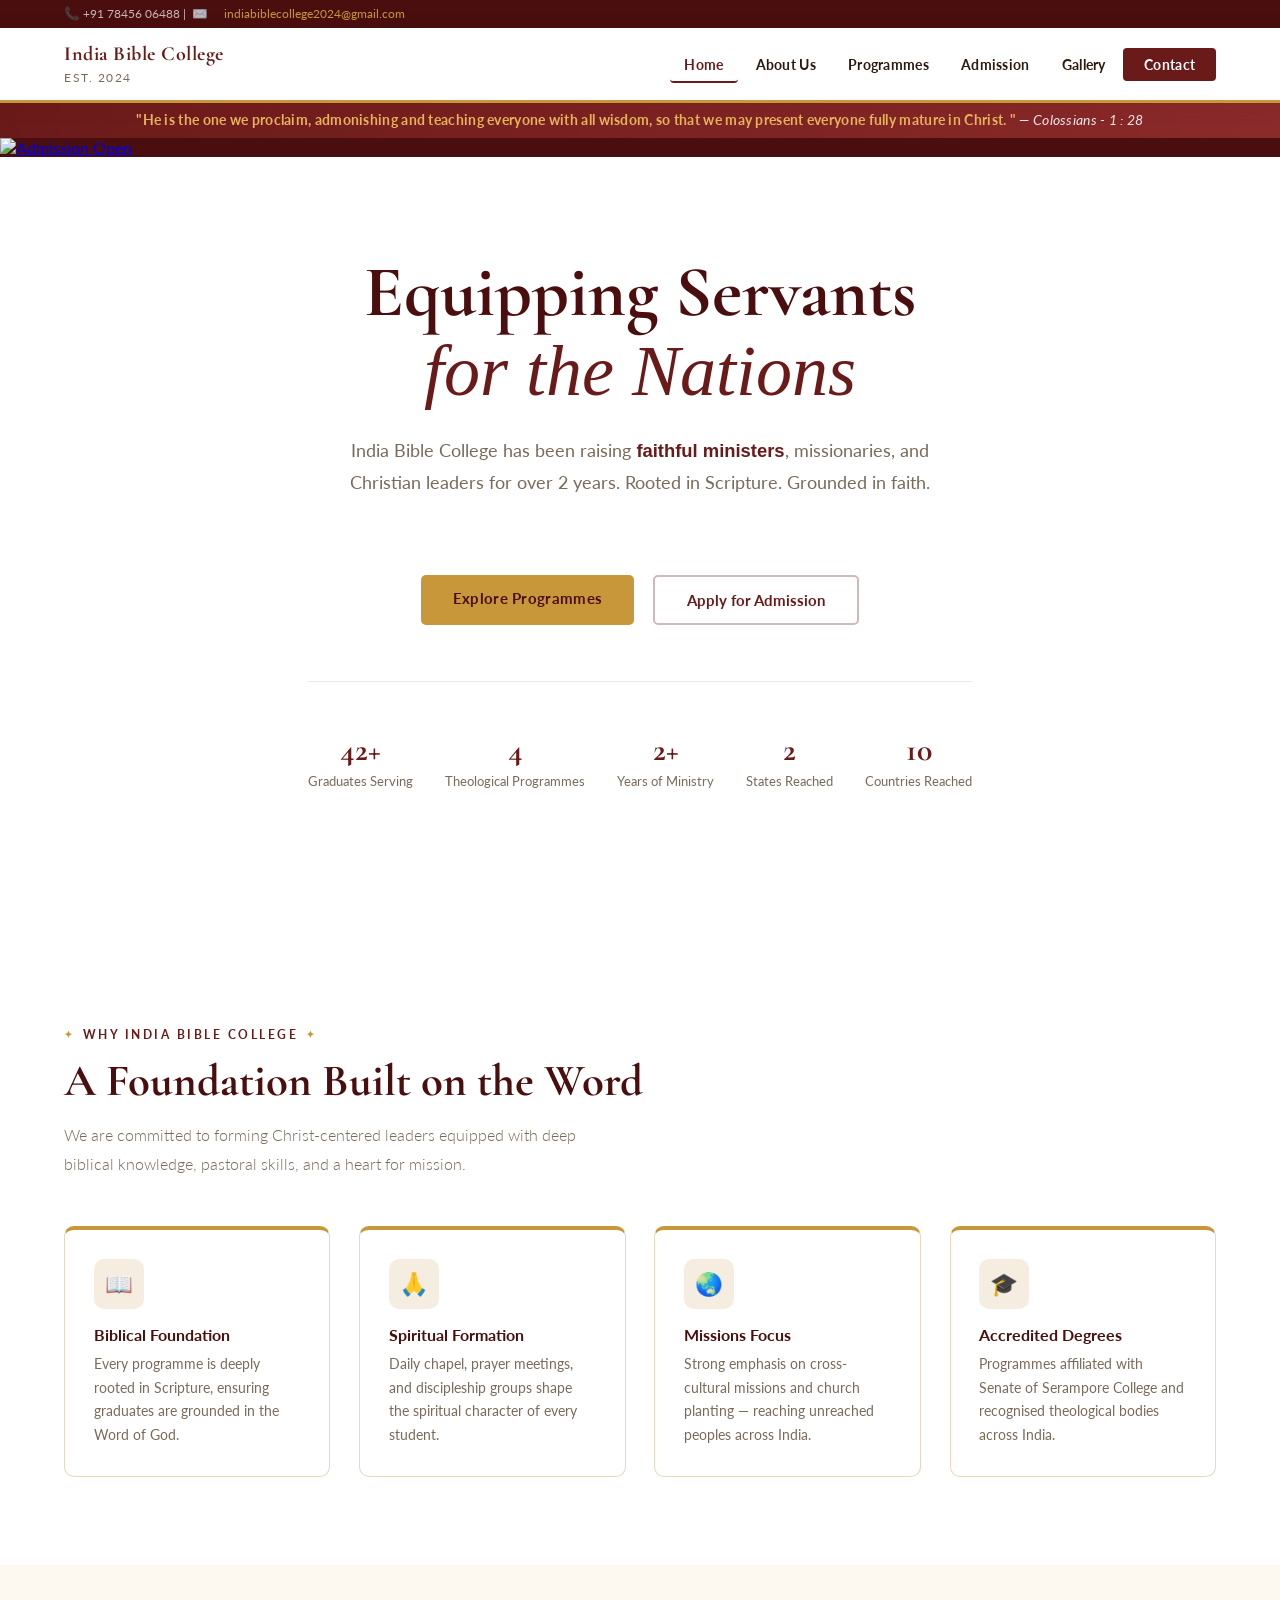
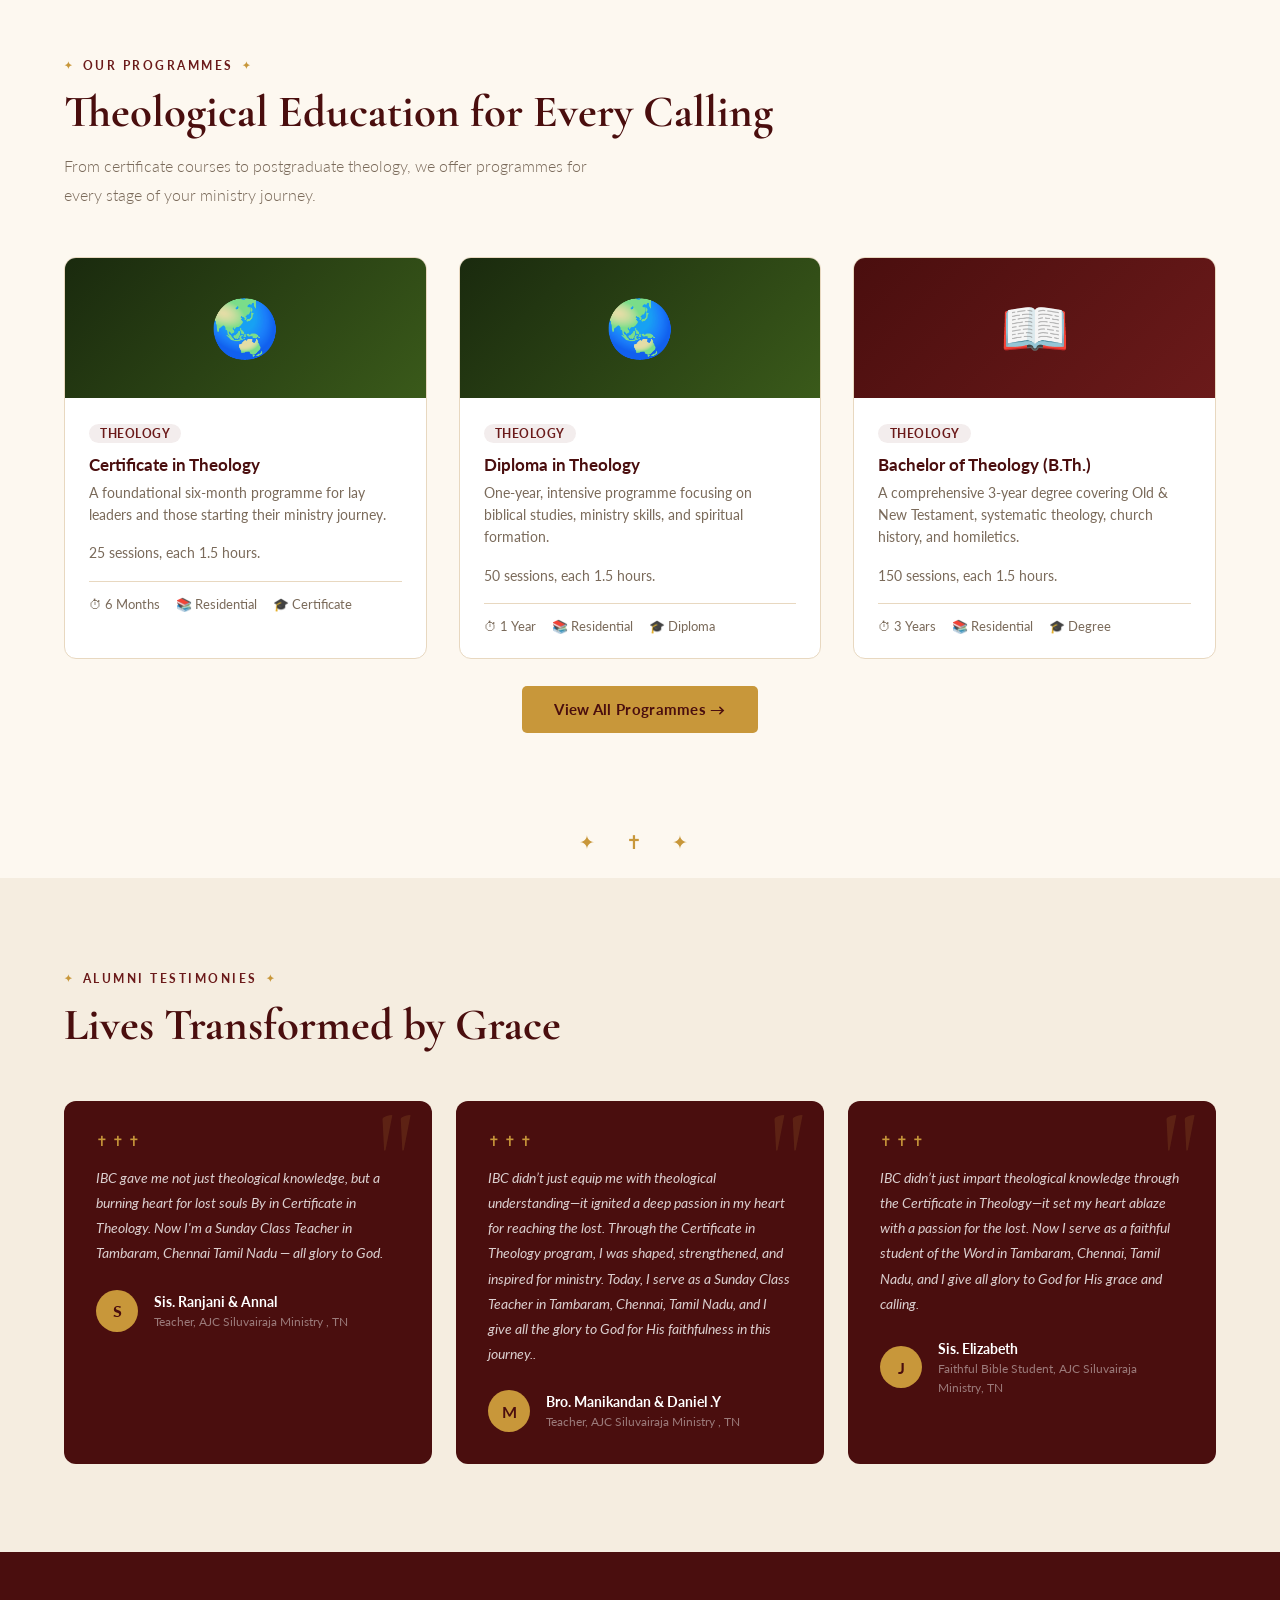
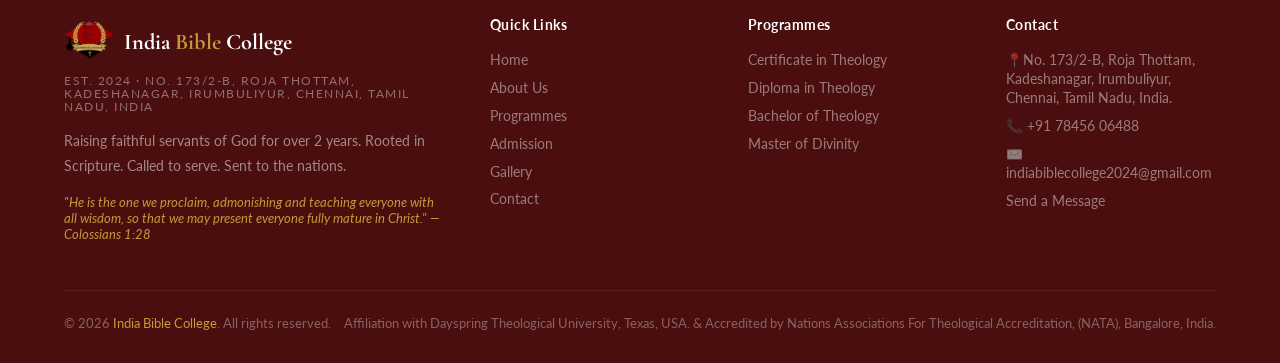
==== commit 2e0904b1: "Remove scroll chevrons from home page" ====
--- a/index.html
+++ b/index.html
@@ -3,10 +3,57 @@
 <head>
   <meta charset="UTF-8">
   <meta name="viewport" content="width=device-width, initial-scale=1.0">
-  <meta name="description" content="Join India Bible College for worldwide Bible courses, Christian theology training, and ministry programs. Open to international students.">
-  <meta name="keywords" content="Bible college, theology courses, online Bible college, Christian ministry training, worldwide Bible courses">
+  <meta name="description" content="India Bible College (IBC) offers accredited theological education, Christian ministry training, and Bible courses in Chennai. Join us to be equipped for the nations.">
+  <meta name="keywords" content="India Bible College, IBC, Bible college in Chennai, theology courses India, Christian ministry training, theological degrees, B.Th, M.Div, Bible seminary India">
   <meta name="robots" content="index, follow">
   <meta name="author" content="India Bible College">
+  <link rel="canonical" href="https://indiabiblecollege.org/index.html">
+
+  <!-- Open Graph / Facebook -->
+  <meta property="og:type" content="website">
+  <meta property="og:url" content="https://indiabiblecollege.org/">
+  <meta property="og:title" content="India Bible College | Equipping Servants for the Nations">
+  <meta property="og:description" content="Accredited theological education and ministry training in Chennai. Raising faithful ministers for over 2 years.">
+  <meta property="og:image" content="https://indiabiblecollege.org/js/image/img2.png">
+
+  <!-- Twitter -->
+  <meta property="twitter:card" content="summary_large_image">
+  <meta property="twitter:url" content="https://indiabiblecollege.org/">
+  <meta property="twitter:title" content="India Bible College | Equipping Servants for the Nations">
+  <meta property="twitter:description" content="Accredited theological education and ministry training in Chennai. Raising faithful ministers for over 2 years.">
+  <meta property="twitter:image" content="https://indiabiblecollege.org/js/image/img2.png">
+
+  <!-- Structured Data (JSON-LD) -->
+  <script type="application/ld+json">
+  {
+    "@context": "https://schema.org",
+    "@type": "CollegeOrUniversity",
+    "name": "India Bible College",
+    "alternateName": "IBC",
+    "url": "https://indiabiblecollege.org",
+    "logo": "https://indiabiblecollege.org/js/icons/logo.ico",
+    "description": "India Bible College is a theological institution dedicated to raising faithful ministers, missionaries, and Christian leaders through rooted scriptural training.",
+    "foundingDate": "2024",
+    "address": {
+      "@type": "PostalAddress",
+      "streetAddress": "No. 173/2-B, Roja Thottam, Kadeshanagar, Irumbuliyur",
+      "addressLocality": "Chennai",
+      "addressRegion": "Tamil Nadu",
+      "postalCode": "600059",
+      "addressCountry": "IN"
+    },
+    "contactPoint": {
+      "@type": "ContactPoint",
+      "telephone": "+91-78456-06488",
+      "contactType": "Admissions",
+      "email": "indiabiblecollege2024@gmail.com"
+    },
+    "sameAs": [
+      "https://indiabiblecollege.org"
+    ]
+  }
+  </script>
+
   <link rel="icon" href="js/icons/logo.ico" type="image/x-icon">
   <title>Home | India Bible College</title>
   <link rel="preconnect" href="https://fonts.googleapis.com">
@@ -87,11 +134,7 @@
         </div>
       </div>
 
-      <!-- Scroll chevrons -->
-      <div class="scroll-hint">
-        <div class="chevron"></div>
-        <div class="chevron"></div>
-      </div>
+
     </section>
 
     <!-- Why IBC -->
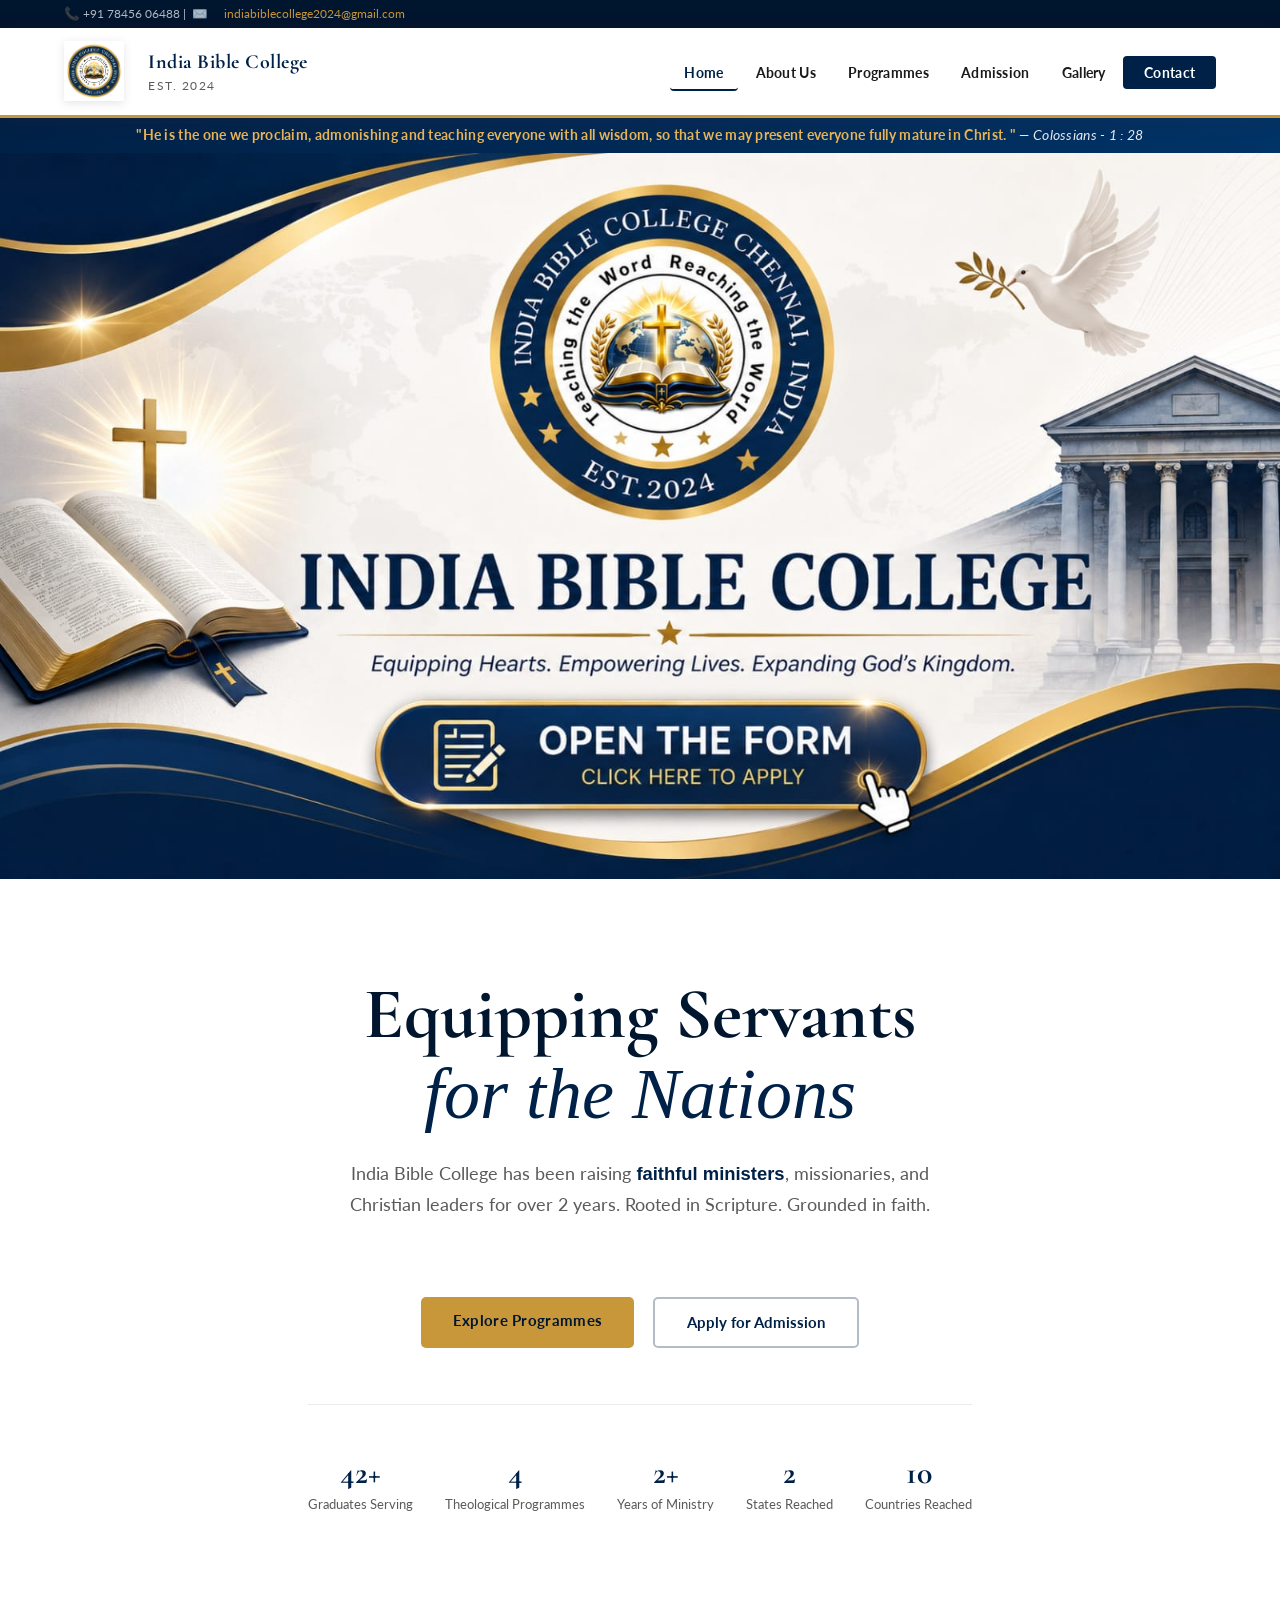
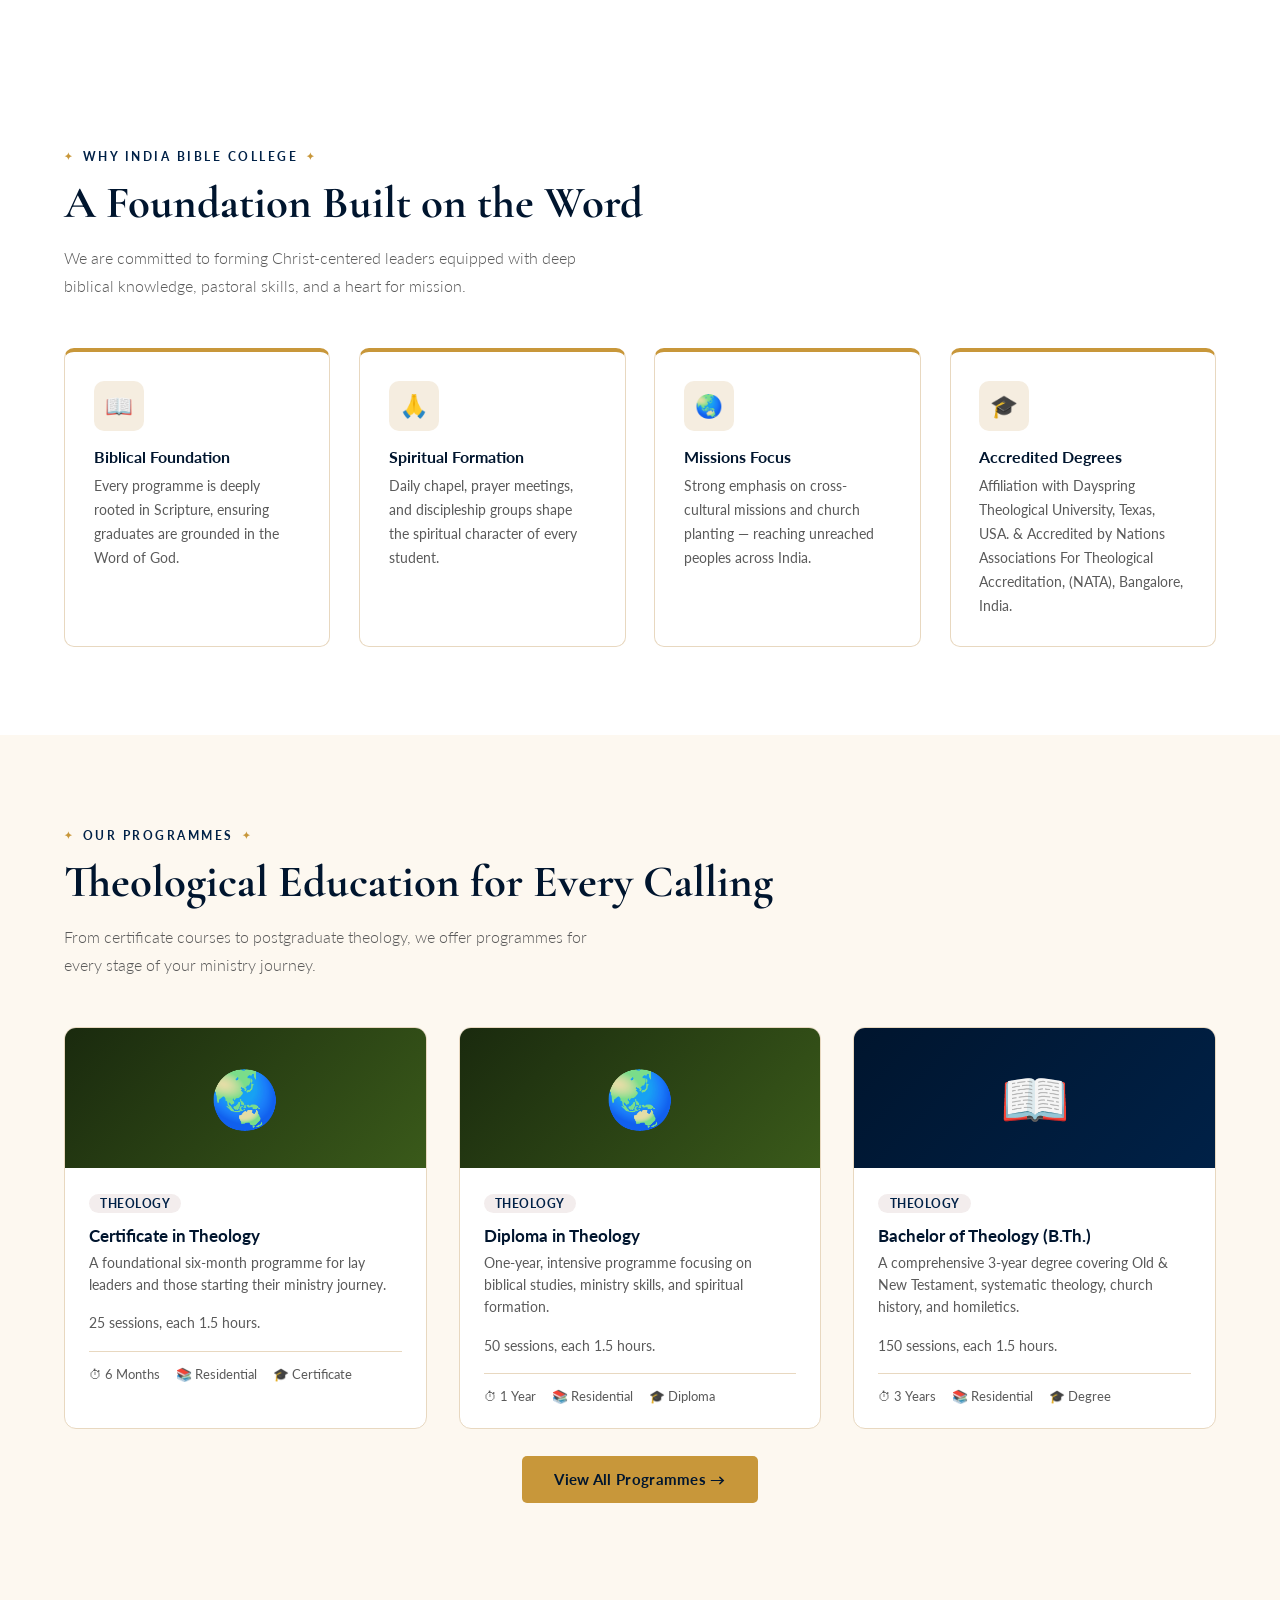
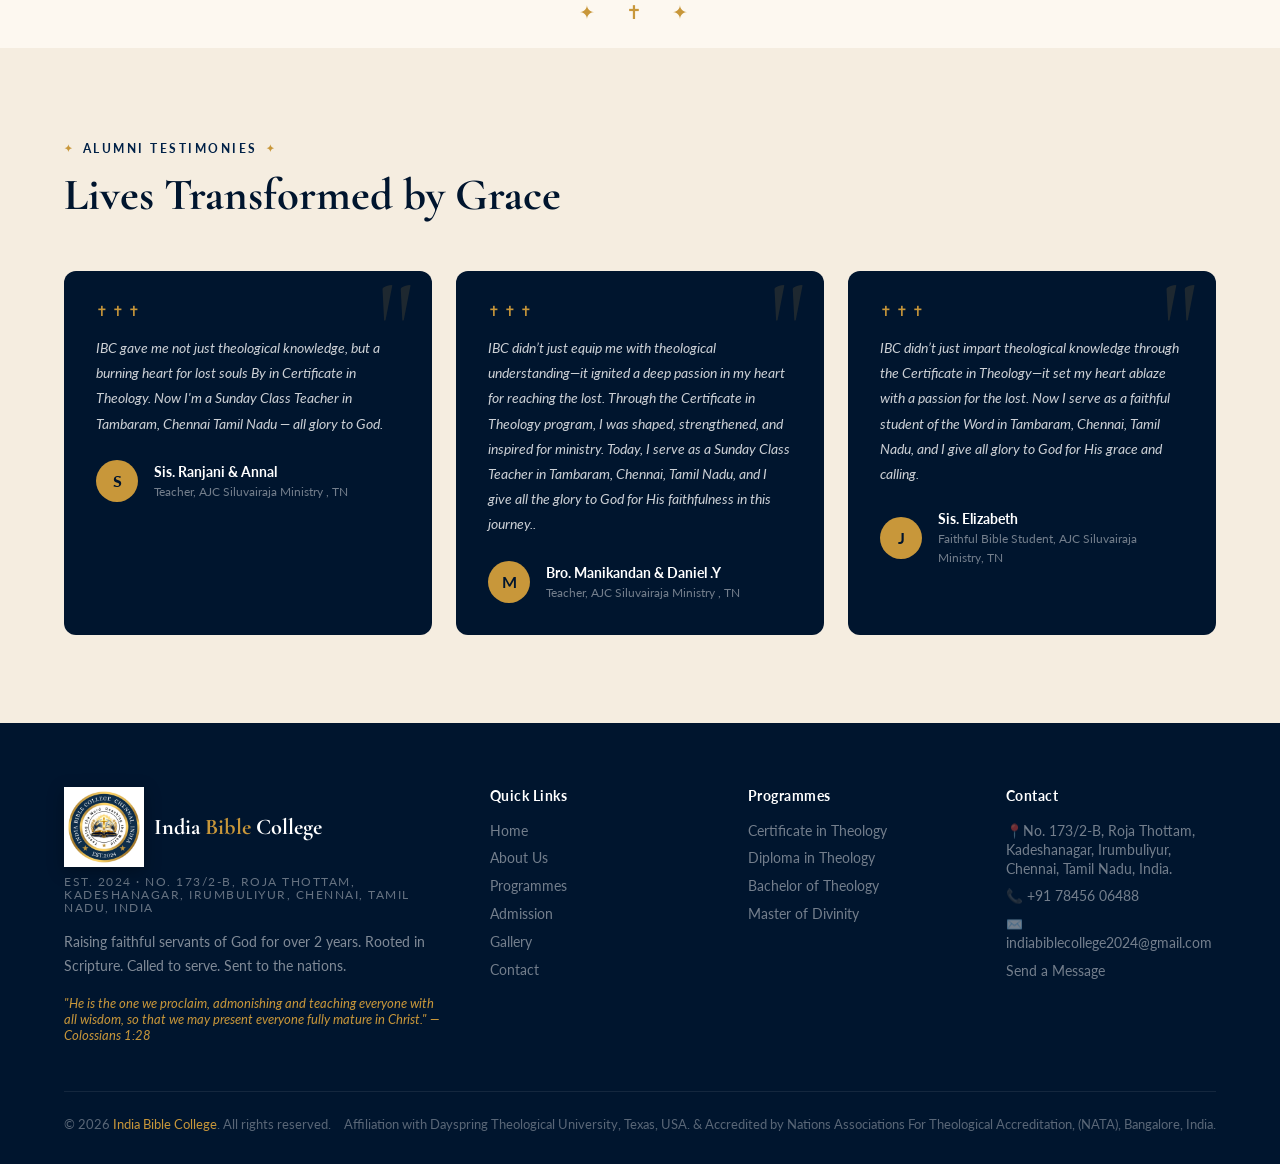
==== commit 4f82b744: "Update admission inquiry to redirect to WhatsApp and update branding/logo" ====
--- a/index.html
+++ b/index.html
@@ -31,7 +31,7 @@
     "name": "India Bible College",
     "alternateName": "IBC",
     "url": "https://indiabiblecollege.org",
-    "logo": "https://indiabiblecollege.org/js/icons/logo.ico",
+    "logo": "https://indiabiblecollege.org/js/icons/INDIA%20BIBLE%20COLLEGE%20logo.png",
     "description": "India Bible College is a theological institution dedicated to raising faithful ministers, missionaries, and Christian leaders through rooted scriptural training.",
     "foundingDate": "2024",
     "address": {
@@ -54,7 +54,7 @@
   }
   </script>
 
-  <link rel="icon" href="js/icons/logo.ico" type="image/x-icon">
+  <link rel="icon" href="js/icons/INDIA BIBLE COLLEGE logo.png" type="image/png">
   <title>Home | India Bible College</title>
   <link rel="preconnect" href="https://fonts.googleapis.com">
   <link href="https://fonts.googleapis.com/css2?family=Cormorant+Garamond:wght@400;600;700;900&family=Lato:wght@300;400;700&display=swap" rel="stylesheet">
@@ -70,6 +70,7 @@
   <!-- Navigation -->
   <nav>
     <div class="logo-wrap">
+      <div class="logo-icon"><img src="js/icons/INDIA BIBLE COLLEGE logo.png" alt="IBC Logo"></div>
       <div class="logo-text">
         <strong>India Bible College</strong>
         <span>Est. 2024</span>
@@ -107,7 +108,7 @@
     <!-- Hero Banner -->
     <div class="hero-banner-main">
       <a href="https://docs.google.com/forms/d/e/1FAIpQLSfP92Rwlg3dZLcy_mJ5zDNDnOsGs8U6LGr_KCuuNkY7w19FYw/viewform?usp=header" target="_blank">
-        <img src="js/image/img2.png" alt="Admission Open">
+        <img src="js/image/banner.jpeg" alt="Admission Open">
       </a>
     </div>
 
@@ -163,7 +164,7 @@
         <div class="feature-card">
           <div class="feature-icon">🎓</div>
           <h3>Accredited Degrees</h3>
-          <p>Programmes affiliated with Senate of Serampore College and recognised theological bodies across India.</p>
+          <p>Affiliation with Dayspring Theological University, Texas, USA. & Accredited by Nations Associations For Theological Accreditation, (NATA), Bangalore, India.</p>
         </div>
       </div>
     </section>
@@ -259,7 +260,7 @@
     <div class="footer-grid">
       <div class="footer-brand">
         <div class="footer-logo" style="display: flex; align-items: center; gap: 10px; margin-bottom: 0.5rem;">
-          <img src="js/icons/logo.ico" alt="IBC Logo" style="height: 50px;">
+          <img src="js/icons/INDIA BIBLE COLLEGE logo.png" alt="IBC Logo" style="height: 80px; filter: drop-shadow(0 4px 8px rgba(0,0,0,0.3));">
           <div>India <span>Bible</span> College</div>
         </div>
         <div class="footer-sub">Est. 2024 · No. 173/2-B, Roja Thottam, Kadeshanagar, Irumbuliyur, Chennai, Tamil Nadu, India</div>
--- a/style.css
+++ b/style.css
@@ -3,16 +3,16 @@
    ============================================= */
 
 :root {
-  --maroon: #6b1a1a;
-  --maroon-dark: #4a0e0e;
-  --maroon-light: #8b2a2a;
+  --navy: #002147;
+  --navy-dark: #00152e;
+  --navy-light: #003366;
   --gold: #c8973a;
   --gold-light: #e8b55a;
   --cream: #fdf8f0;
   --cream-dark: #f5ede0;
   --white: #ffffff;
-  --text: #2c1a0e;
-  --gray: #7a6a5a;
+  --text: #1a1a1a;
+  --gray: #5a5a5a;
   --border: #e8d8c0;
   --light: #faf4ea;
 }
@@ -28,7 +28,7 @@
 
 /* ── TOP BAR ── */
 .topbar {
-  background: var(--maroon-dark);
+  background: var(--navy-dark);
   padding: 0.4rem 5%;
   display: flex; justify-content: space-between; align-items: center;
   font-size: 0.78rem; color: rgba(255,255,255,0.7);
@@ -44,14 +44,14 @@
   box-shadow: 0 2px 20px rgba(107,26,26,0.12);
   padding: 0 5%;
   display: flex; align-items: center; justify-content: space-between;
-  height: 75px;
+  height: 90px;
 }
 
 /* ── Hero Banner ── */
 .hero-banner-main {
   width: 100%;
   overflow: hidden;
-  background: var(--maroon-dark);
+  background: var(--navy-dark);
 }
 
 .hero-banner-main img {
@@ -66,20 +66,22 @@
 }
 .logo-wrap { display: flex; align-items: center; gap: 1rem; }
 .logo-icon {
-  width: 42px; height: 42px;
+  width: 60px; height: 60px;
   display: flex; align-items: center; justify-content: center;
   flex-shrink: 0;
+  margin-right: 0.5rem;
 }
 .logo-icon img {
   width: 100%;
   height: 100%;
   object-fit: contain;
+  filter: drop-shadow(0 2px 4px rgba(0,0,0,0.1));
 }
 .logo-text { line-height: 1.2; }
 .logo-text strong {
   display: block;
   font-family: 'Cormorant Garamond', serif;
-  font-size: 1.25rem; font-weight: 700; color: var(--maroon); letter-spacing: 0.5px;
+  font-size: 1.25rem; font-weight: 700; color: var(--navy); letter-spacing: 0.5px;
 }
 .logo-text span { font-size: 0.72rem; color: var(--gray); letter-spacing: 1.5px; text-transform: uppercase; }
 .nav-links { display: flex; gap: 0.2rem; list-style: none; }
@@ -89,19 +91,19 @@
   padding: 0.5rem 0.9rem; border-radius: 4px;
   transition: all 0.2s; letter-spacing: 0.3px;
 }
-.nav-links a:hover { color: var(--maroon); background: var(--cream); }
-.nav-links a.active { color: var(--maroon); border-bottom: 2px solid var(--maroon); }
+.nav-links a:hover { color: var(--navy); background: var(--cream); }
+.nav-links a.active { color: var(--navy); border-bottom: 2px solid var(--navy); }
 .nav-cta {
-  background: var(--maroon) !important; color: var(--white) !important;
+  background: var(--navy) !important; color: var(--white) !important;
   padding: 0.5rem 1.3rem !important; border-radius: 4px !important;
 }
-.nav-cta:hover { background: var(--maroon-light) !important; }
+.nav-cta:hover { background: var(--navy-light) !important; }
 .hamburger { display: none; flex-direction: column; gap: 5px; cursor: pointer; padding: 5px; }
-.hamburger span { width: 24px; height: 2px; background: var(--maroon); display: block; }
+.hamburger span { width: 24px; height: 2px; background: var(--navy); display: block; }
 
 /* ── MOBILE MENU ── */
 .mobile-menu {
-  display: none; position: fixed; top: 75px; left: 0; width: 100%;
+  display: none; position: fixed; top: 90px; left: 0; width: 100%;
   background: white; flex-direction: column; padding: 1rem 5%;
   border-bottom: 3px solid var(--gold); z-index: 999;
   box-shadow: 0 4px 20px rgba(0,0,0,0.1);
@@ -112,7 +114,7 @@
   border-bottom: 1px solid var(--border);
   text-decoration: none; font-weight: 700; cursor: pointer; font-size: 0.9rem;
 }
-.mobile-menu a:hover { color: var(--maroon); }
+.mobile-menu a:hover { color: var(--navy); }
 
 /* ══════════════════════════════════════════
    PAGES
@@ -146,7 +148,7 @@
 
 .filter-btn {
   background: var(--white);
-  color: var(--maroon);
+  color: var(--navy);
   border: 2px solid var(--border);
   padding: 0.45rem 1.2rem;
   border-radius: 30px;
@@ -159,14 +161,14 @@
 }
 
 .filter-btn:hover {
-  border-color: var(--maroon);
+  border-color: var(--navy);
   background: var(--cream);
 }
 
 .filter-btn.active {
-  background: var(--maroon);
+  background: var(--navy);
   color: var(--white);
-  border-color: var(--maroon);
+  border-color: var(--navy);
 }
 
 /* ── Upload Banner ── */
@@ -174,7 +176,7 @@
   display: flex;
   align-items: center;
   gap: 1.5rem;
-  background: linear-gradient(135deg, var(--maroon-dark), var(--maroon));
+  background: linear-gradient(135deg, var(--navy-dark), var(--navy));
   border-radius: 12px;
   padding: 1.5rem 2rem;
   margin-bottom: 2.5rem;
@@ -206,7 +208,7 @@
 
 .upload-btn {
   background: var(--gold);
-  color: var(--maroon-dark);
+  color: var(--navy-dark);
   padding: 0.75rem 1.6rem;
   border-radius: 6px;
   font-family: 'Lato', sans-serif;
@@ -298,7 +300,7 @@
 }
 
 .gallery-overlay::after {
-  content: '↔\A View Project';
+  content: '';
   white-space: pre;
   color: white;
   text-align: center;
@@ -372,8 +374,8 @@
 }
 
 .gallery-note code {
-  background: rgba(107, 26, 26, 0.08);
-  color: var(--maroon);
+  background: rgba(0, 33, 71, 0.08);
+  color: var(--navy);
   padding: 0.1rem 0.4rem;
   border-radius: 3px;
   font-size: 0.8rem;
@@ -450,55 +452,52 @@
 
 .lightbox-close {
   position: absolute;
-  top: 2rem;
-  right: 2rem;
+  top: 1rem;
+  right: 1rem;
   background: rgba(255, 255, 255, 0.1);
   backdrop-filter: blur(10px);
   border: none;
   color: white;
-  width: 50px;
-  height: 50px;
+  width: 44px;
+  height: 44px;
   border-radius: 50%;
-  font-size: 2rem;
+  font-size: 1.5rem;
   cursor: pointer;
   z-index: 100;
   display: flex;
   align-items: center;
   justify-content: center;
-  transition: background 0.3s;
+  transition: all 0.3s;
 }
 
 .lightbox-close:hover {
   background: rgba(255, 255, 255, 0.2);
 }
 
-.lightbox-prev,
-.lightbox-next {
+/* ── Lightbox Nav Overlays ── */
+.lightbox-nav-overlay {
   position: absolute;
-  top: 50%;
-  transform: translateY(-50%);
-  background: rgba(255, 255, 255, 0.1);
-  backdrop-filter: blur(10px);
-  border: none;
-  color: white;
-  width: 60px;
-  height: 60px;
-  border-radius: 50%;
-  font-size: 2.5rem;
+  top: 0;
+  height: 100%;
+  width: 50%;
+  z-index: 10;
   cursor: pointer;
-  z-index: 100;
-  display: flex;
-  align-items: center;
-  justify-content: center;
-  transition: background 0.3s;
-}
-
-.lightbox-prev { left: 2rem; }
-.lightbox-next { right: 2rem; }
-
-.lightbox-prev:hover,
-.lightbox-next:hover {
-  background: rgba(255, 255, 255, 0.2);
+  background: transparent;
+  outline: none;
+  -webkit-tap-highlight-color: transparent;
+}
+
+.lightbox-nav-overlay.left {
+  left: 0;
+}
+
+.lightbox-nav-overlay.right {
+  right: 0;
+}
+
+/* Ensure controls on video can be clicked if they overlap slightly */
+.lb-video {
+  z-index: 5;
 }
 
 @keyframes fadeIn {
@@ -537,7 +536,7 @@
 
 /* ── VERSE TICKER ── */
 .verse-ticker {
-  background: linear-gradient(90deg, var(--maroon), var(--maroon-light));
+  background: linear-gradient(90deg, var(--navy), var(--navy-light));
   color: rgba(255,255,255,0.9); padding: 0.6rem 5%;
   text-align: center; font-style: italic; font-size: 0.85rem; letter-spacing: 0.3px;
 }
@@ -579,14 +578,14 @@
 
 .hero h1 .bold-line {
   display: block;
-  color: var(--maroon-dark);
+  color: var(--navy-dark);
 }
 
 .hero h1 .light-line {
   display: block;
   font-weight: 400;
   font-style: italic;
-  color: var(--maroon);
+  color: var(--navy);
 }
 
 .hero p {
@@ -599,7 +598,7 @@
 }
 
 .hero p strong {
-  color: var(--maroon);
+  color: var(--navy);
   font-weight: 600;
 }
 
@@ -627,8 +626,8 @@
 .chevron {
   width: 20px;
   height: 12px;
-  border-left: 2px solid var(--maroon);
-  border-bottom: 2px solid var(--maroon);
+  border-left: 2px solid var(--navy);
+  border-bottom: 2px solid var(--navy);
   transform: rotate(-45deg);
   animation: bounce 1.8s ease-in-out infinite;
 }
@@ -650,14 +649,14 @@
 }
 .stat-item h3 {
   font-family: 'Cormorant Garamond', serif;
-  font-size: 2rem; font-weight: 700; color: var(--maroon);
+  font-size: 2rem; font-weight: 700; color: var(--navy);
 }
 .stat-item p { font-size: 0.8rem; color: var(--gray); margin-top: 2px; }
 
 
 /* ── BUTTONS ── */
 .btn-primary {
-  background: var(--gold); color: var(--maroon-dark);
+  background: var(--gold); color: var(--navy-dark);
   padding: 0.9rem 2rem; border-radius: 5px;
   font-weight: 700; font-size: 0.95rem; cursor: pointer;
   border: none; transition: all 0.3s; letter-spacing: 0.3px;
@@ -665,13 +664,13 @@
 }
 .btn-primary:hover { background: var(--gold-light); transform: translateY(-2px); box-shadow: 0 8px 20px rgba(200,151,58,0.35); }
 .btn-outline {
-  background: transparent; color: var(--maroon);
+  background: transparent; color: var(--navy);
   padding: 0.9rem 2rem; border-radius: 5px;
   font-weight: 700; font-size: 0.95rem; cursor: pointer;
-  border: 2px solid rgba(107, 26, 26, 0.3); transition: all 0.3s;
+  border: 2px solid rgba(0, 33, 71, 0.3); transition: all 0.3s;
   font-family: 'Lato', sans-serif;
 }
-.btn-outline:hover { border-color: var(--maroon); background: rgba(107, 26, 26, 0.05); }
+.btn-outline:hover { border-color: var(--navy); background: rgba(0, 33, 71, 0.05); }
 
 /* ── SECTIONS ── */
 .section { padding: 5.5rem 5%; }
@@ -679,14 +678,14 @@
 .section-warm { background: var(--cream-dark); }
 .section-label {
   display: inline-flex; align-items: center; gap: 0.5rem;
-  color: var(--maroon); font-size: 0.78rem; font-weight: 700;
+  color: var(--navy); font-size: 0.78rem; font-weight: 700;
   letter-spacing: 2.5px; text-transform: uppercase; margin-bottom: 0.8rem;
 }
 .section-label::before, .section-label::after { content: '✦'; font-size: 0.6rem; color: var(--gold); }
 .section-title {
   font-family: 'Cormorant Garamond', serif;
   font-size: clamp(2rem, 4vw, 2.8rem); font-weight: 700;
-  line-height: 1.2; color: var(--maroon-dark);
+  line-height: 1.2; color: var(--navy-dark);
 }
 .section-subtitle {
   color: var(--gray); font-size: 0.98rem; line-height: 1.8;
@@ -720,7 +719,7 @@
   object-fit: cover;
   display: block;
 }
-.feature-card h3 { font-size: 1rem; font-weight: 700; margin-bottom: 0.5rem; color: var(--maroon-dark); }
+.feature-card h3 { font-size: 1rem; font-weight: 700; margin-bottom: 0.5rem; color: var(--navy-dark); }
 .feature-card p { font-size: 0.88rem; color: var(--gray); line-height: 1.7; }
 
 /* ── COURSE CARDS ── */
@@ -733,7 +732,7 @@
 .course-banner {
   height: 140px; display: flex; align-items: center; justify-content: center; font-size: 3.5rem;
 }
-.course-banner.c1 { background: linear-gradient(135deg, #4a0e0e, #6b1a1a); }
+.course-banner.c1 { background: linear-gradient(135deg, #00152e, #002147); }
 .course-banner.c2 { background: linear-gradient(135deg, #2a1a0e, #5a3a1a); }
 .course-banner.c3 { background: linear-gradient(135deg, #1a2a0e, #3a5a1a); }
 .course-banner.c4 { background: linear-gradient(135deg, #0e1a2a, #1a3a5a); }
@@ -741,11 +740,11 @@
 .course-banner.c6 { background: linear-gradient(135deg, #2a2a0e, #5a5a1a); }
 .course-body { padding: 1.5rem; }
 .course-tag {
-  display: inline-block; background: rgba(107,26,26,0.08); color: var(--maroon);
+  display: inline-block; background: rgba(107,26,26,0.08); color: var(--navy);
   font-size: 0.72rem; font-weight: 700; padding: 0.2rem 0.7rem;
   border-radius: 30px; text-transform: uppercase; letter-spacing: 0.5px; margin-bottom: 0.7rem;
 }
-.course-body h3 { font-size: 1.05rem; font-weight: 700; color: var(--maroon-dark); margin-bottom: 0.4rem; }
+.course-body h3 { font-size: 1.05rem; font-weight: 700; color: var(--navy-dark); margin-bottom: 0.4rem; }
 .course-body p { font-size: 0.87rem; color: var(--gray); line-height: 1.6; margin-bottom: 1rem; }
 .course-meta {
   display: flex; gap: 1rem; font-size: 0.8rem; color: var(--gray);
@@ -755,7 +754,7 @@
 /* ── ABOUT ── */
 .about-grid { display: grid; grid-template-columns: 1fr 1fr; gap: 5rem; align-items: center; }
 .about-visual {
-  background: linear-gradient(135deg, var(--maroon-dark), var(--maroon));
+  background: linear-gradient(135deg, var(--navy-dark), var(--navy));
   border-radius: 16px; padding: 3rem; position: relative; overflow: hidden;
   min-height: 420px; display: flex; flex-direction: column; justify-content: flex-end;
 }
@@ -779,14 +778,14 @@
 .values-list { list-style: none; margin-top: 1.5rem; display: flex; flex-direction: column; gap: 0.8rem; }
 .values-list li {
   display: flex; align-items: center; gap: 0.8rem;
-  font-size: 0.93rem; font-weight: 700; color: var(--maroon-dark);
+  font-size: 0.93rem; font-weight: 700; color: var(--navy-dark);
 }
 .values-list li::before { content: '✝'; color: var(--gold); font-size: 0.85rem; }
 
 /* ── TESTIMONIALS ── */
 .testi-grid { display: grid; grid-template-columns: repeat(auto-fit, minmax(270px, 1fr)); gap: 1.5rem; }
 .testi-card {
-  background: var(--maroon-dark); border-radius: 12px; padding: 2rem;
+  background: var(--navy-dark); border-radius: 12px; padding: 2rem;
   position: relative; overflow: hidden;
 }
 .testi-card::before {
@@ -799,7 +798,7 @@
 .testi-avatar {
   width: 42px; height: 42px; border-radius: 50%;
   background: var(--gold); display: flex; align-items: center; justify-content: center;
-  font-weight: 700; font-size: 1rem; color: var(--maroon-dark); flex-shrink: 0;
+  font-weight: 700; font-size: 1rem; color: var(--navy-dark); flex-shrink: 0;
 }
 .testi-author h5 { color: white; font-size: 0.9rem; font-weight: 700; }
 .testi-author span { color: rgba(255,255,255,0.45); font-size: 0.78rem; }
@@ -813,11 +812,11 @@
 }
 .step-num {
   width: 44px; height: 44px; border-radius: 50%;
-  background: var(--maroon); color: var(--gold-light);
+  background: var(--navy); color: var(--gold-light);
   font-family: 'Cormorant Garamond', serif; font-size: 1.3rem; font-weight: 700;
   display: flex; align-items: center; justify-content: center; margin: 0 auto 1rem;
 }
-.step-card h4 { font-weight: 700; margin-bottom: 0.4rem; color: var(--maroon-dark); }
+.step-card h4 { font-weight: 700; margin-bottom: 0.4rem; color: var(--navy-dark); }
 .step-card p { font-size: 0.85rem; color: var(--gray); }
 
 /* ── FORMS ── */
@@ -826,11 +825,11 @@
 }
 .form-card h3 {
   font-family: 'Cormorant Garamond', serif;
-  font-size: 1.7rem; font-weight: 700; color: var(--maroon-dark); margin-bottom: 0.4rem;
+  font-size: 1.7rem; font-weight: 700; color: var(--navy-dark); margin-bottom: 0.4rem;
 }
 .form-card > p { color: var(--gray); font-size: 0.88rem; margin-bottom: 1.8rem; }
 .form-group { margin-bottom: 1.1rem; }
-.form-group label { display: block; font-size: 0.83rem; font-weight: 700; margin-bottom: 0.4rem; color: var(--maroon-dark); }
+.form-group label { display: block; font-size: 0.83rem; font-weight: 700; margin-bottom: 0.4rem; color: var(--navy-dark); }
 .form-group input,
 .form-group select,
 .form-group textarea {
@@ -841,17 +840,17 @@
 }
 .form-group input:focus,
 .form-group select:focus,
-.form-group textarea:focus { border-color: var(--maroon); background: white; }
+.form-group textarea:focus { border-color: var(--navy); background: white; }
 .form-group textarea { resize: vertical; min-height: 100px; }
 .form-row { display: grid; grid-template-columns: 1fr 1fr; gap: 1rem; }
 .submit-btn {
   width: 100%; padding: 1rem;
-  background: var(--maroon); color: white;
+  background: var(--navy); color: white;
   border: none; border-radius: 6px; font-size: 1rem;
   font-weight: 700; cursor: pointer; font-family: 'Lato', sans-serif;
   transition: all 0.3s; margin-top: 0.5rem; letter-spacing: 0.5px;
 }
-.submit-btn:hover { background: var(--gold); color: var(--maroon-dark); transform: translateY(-2px); }
+.submit-btn:hover { background: var(--gold); color: var(--navy-dark); transform: translateY(-2px); }
 .success-msg {
   display: none; background: #d1fae5; color: #065f46;
   padding: 1rem; border-radius: 6px; margin-top: 1rem;
@@ -862,7 +861,7 @@
 .contact-grid { display: grid; grid-template-columns: 1fr 1.5fr; gap: 4rem; align-items: start; }
 .contact-info > h3 {
   font-family: 'Cormorant Garamond', serif;
-  font-size: 2rem; font-weight: 700; color: var(--maroon-dark); margin-bottom: 0.8rem;
+  font-size: 2rem; font-weight: 700; color: var(--navy-dark); margin-bottom: 0.8rem;
 }
 .contact-info > p { color: var(--gray); line-height: 1.8; margin-bottom: 2rem; font-size: 0.95rem; }
 .contact-items { display: flex; flex-direction: column; gap: 1rem; }
@@ -875,10 +874,10 @@
   border-radius: 8px; display: flex; align-items: center; justify-content: center;
   font-size: 1.1rem; flex-shrink: 0; border: 1px solid var(--border);
 }
-.contact-item h5 { font-weight: 700; font-size: 0.88rem; color: var(--maroon-dark); margin-bottom: 0.15rem; }
+.contact-item h5 { font-weight: 700; font-size: 0.88rem; color: var(--navy-dark); margin-bottom: 0.15rem; }
 .contact-item p { font-size: 0.83rem; color: var(--gray); }
 .map-placeholder {
-  background: linear-gradient(135deg, var(--maroon-dark), var(--maroon));
+  background: linear-gradient(135deg, var(--navy-dark), var(--navy));
   border-radius: 10px; height: 180px; margin-top: 1.2rem;
   display: flex; align-items: center; justify-content: center;
   color: rgba(255,255,255,0.4); font-size: 0.9rem;
@@ -887,7 +886,7 @@
 
 /* ── PAGE HERO ── */
 .page-hero {
-  background: linear-gradient(135deg, var(--maroon-dark), var(--maroon));
+  background: linear-gradient(135deg, var(--navy-dark), var(--navy));
   padding: 5rem 5% 4rem; text-align: center; position: relative; overflow: hidden;
 }
 .page-hero::before {
@@ -905,7 +904,7 @@
 .divider { text-align: center; padding: 1.5rem 0; color: var(--gold); font-size: 1.2rem; letter-spacing: 0.8rem; }
 
 /* ── FOOTER ── */
-footer { background: var(--maroon-dark); padding: 4rem 5% 2rem; }
+footer { background: var(--navy-dark); padding: 4rem 5% 2rem; }
 .footer-grid { display: grid; grid-template-columns: 1.8fr 1fr 1fr 1fr; gap: 3rem; margin-bottom: 3rem; }
 .footer-logo { font-family: 'Cormorant Garamond', serif; font-size: 1.4rem; font-weight: 700; color: var(--white); margin-bottom: 0.2rem; }
 .footer-logo span { color: var(--gold); }
